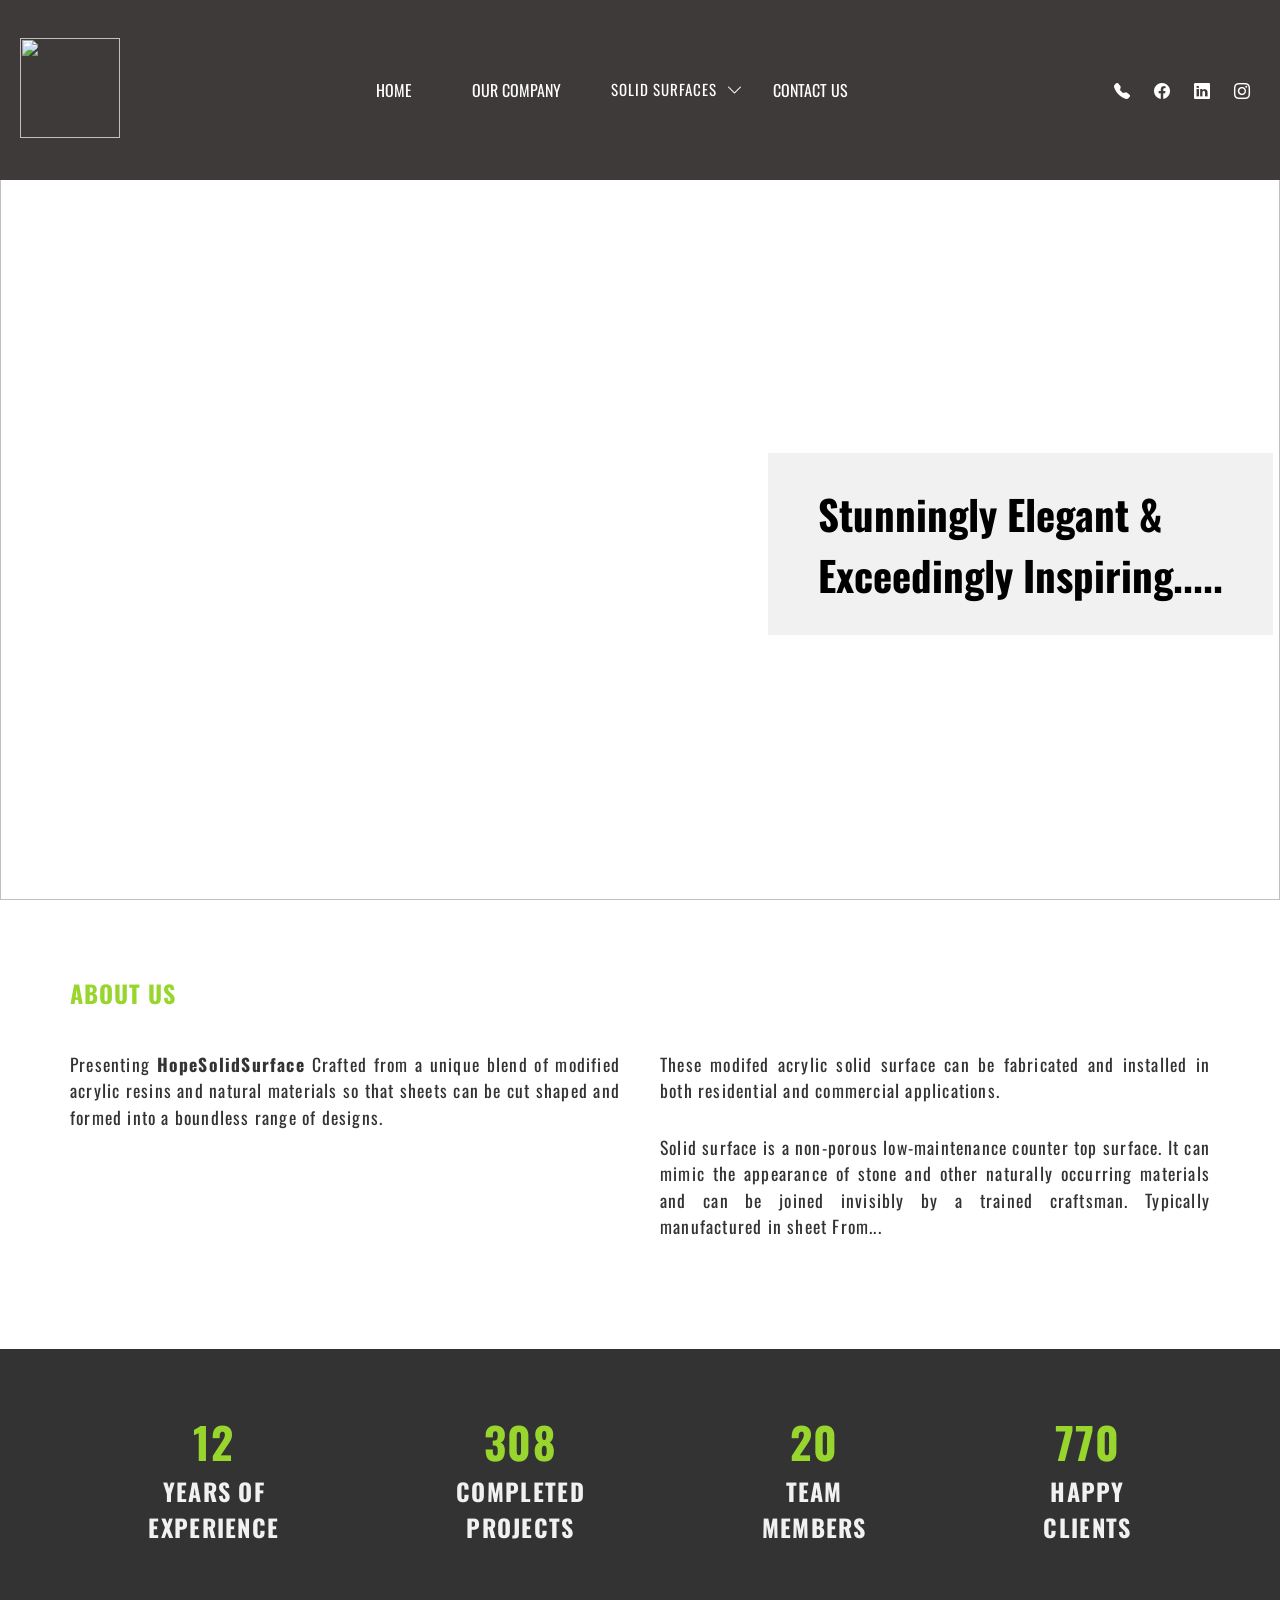
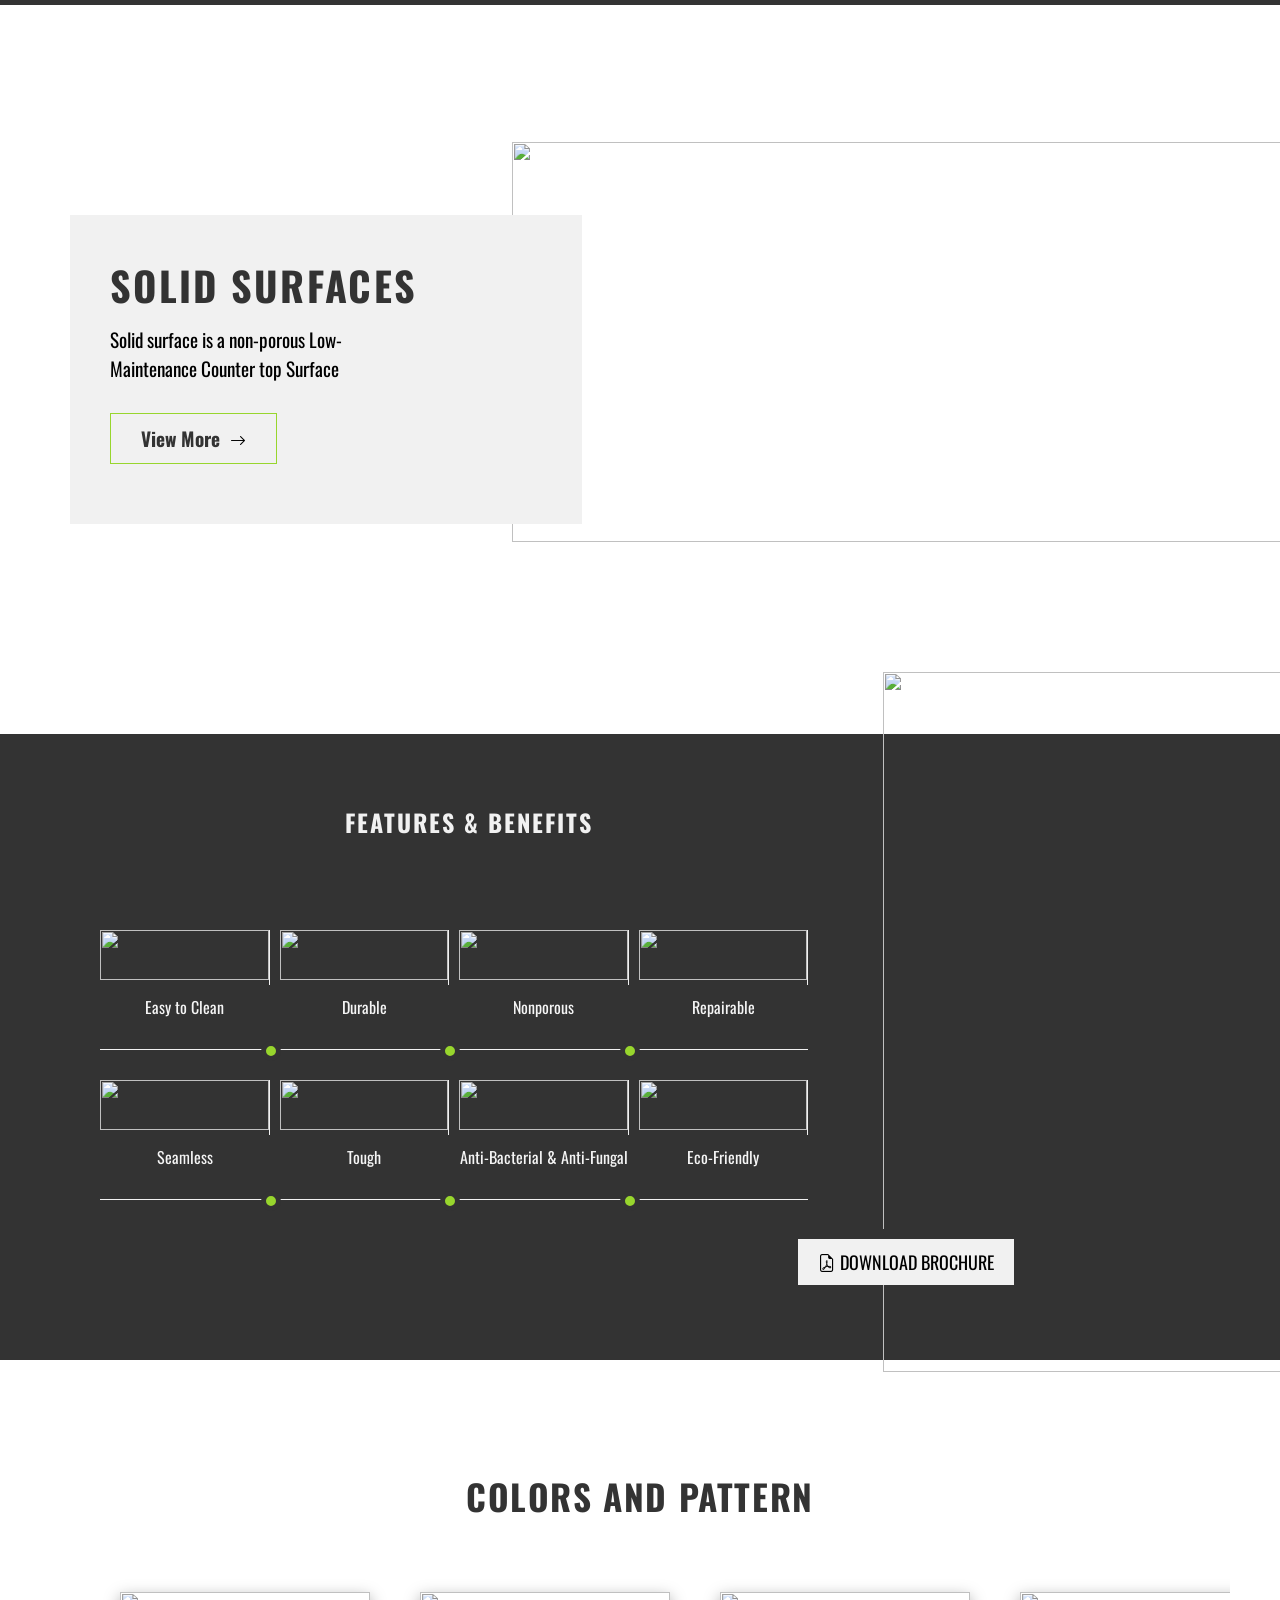
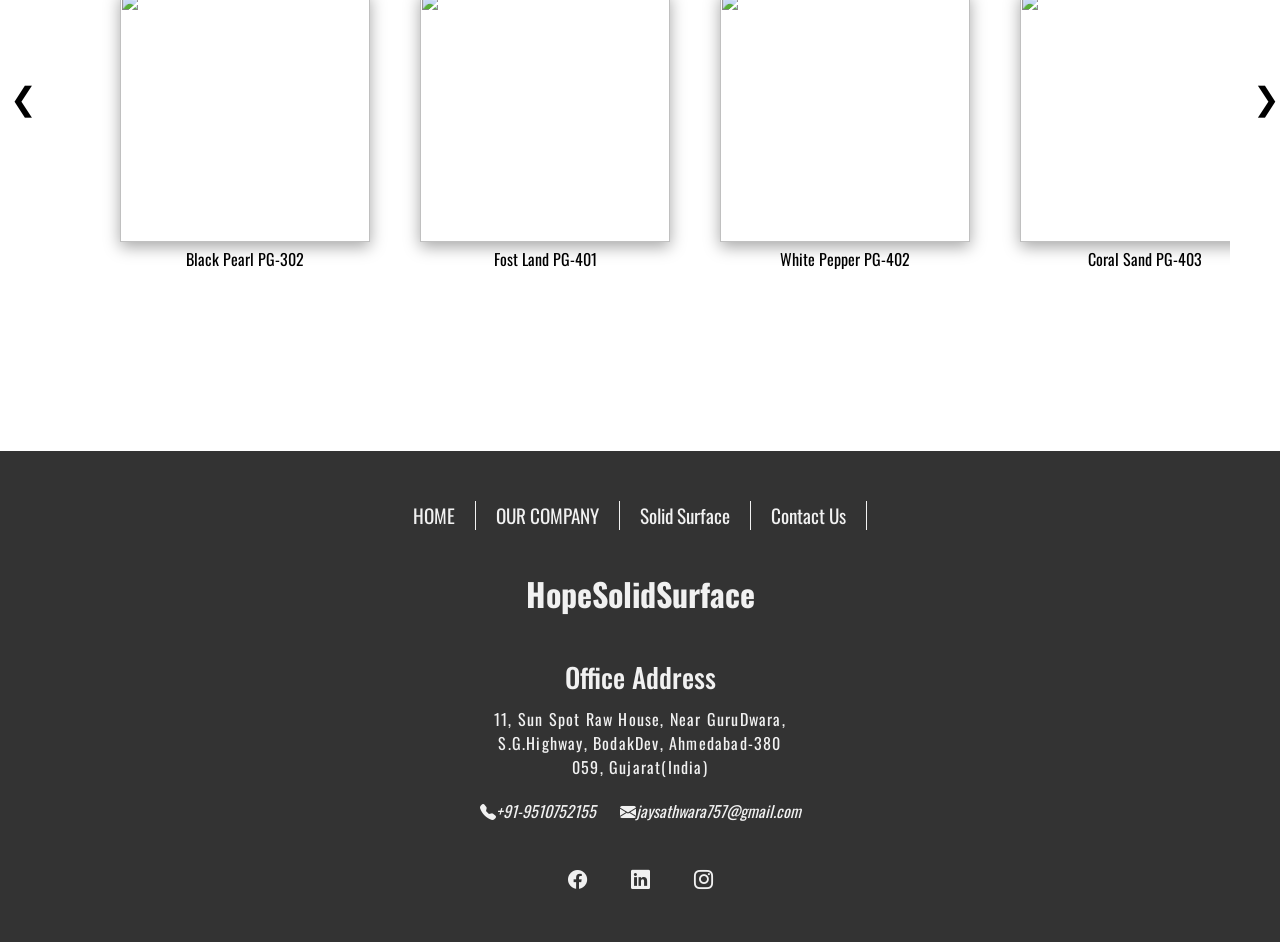
==== index.html @ 0f18bbef "Add files via upload" ====
<!DOCTYPE html>
<html lang="en">
<head>
    <meta charset="UTF-8">
    <meta http-equiv="X-UA-Compatible" content="IE=edge">
    <meta name="viewport" content="width=device-width, initial-scale=1.0">
    <link rel="stylesheet" href="/css/index.css">
    <link rel="stylesheet" href="https://cdn.jsdelivr.net/npm/bootstrap-icons@1.8.3/font/bootstrap-icons.css">
    <title>HopeSolidSUrface - Home</title>
</head>
<body>
    <nav class="navbar">
        <div class="logo">
            <img src="/images/logo.png" alt="">
        </div>
        <ul class="menu">
            <li><a href="/index.html">HOME</a></li>
            <li><a href="/html/our-company.html">OUR COMPANY</a></li>
            <div class="dropdown">
                <button class="dropbtn">SOLID SURFACES</button><i class="bi bi-chevron-down" style="color:#fff ;"></i>
                <div class="dropdown-content">
                    <a href="/html/commercial.html">COMMERCIAL</a>
                    <a href="/html/residential.html">RESIDENTIAL</a>
                    <a href="">GALLERY</a>
                </div>
               </div>
               <li><a href="">CONTACT US</a></li>
        </ul>
        <div class="social-menu">
            <i class="bi bi-telephone-fill"></i>
            <i class="bi bi-facebook"></i>
            <i class="bi bi-linkedin"></i>
            <i class="bi bi-instagram"></i>
        </div>
    </nav>
    <main>
        <div class="hero-1 myslides">
            <img src="/images/hero-img-1.jpg" alt="">
            <div class="hero-text-1">
                <h2>
                    Stunningly Elegant &<br>
                    Exceedingly Inspiring.....
                </h2>
            </div>
        </div>
        <div class="hero-2 myslides">
            <img src="/images/hero-img-2 (3).jpg" alt="">
            <div class="hero-text-2">
                <h2>

                    Comfort Innovation & Style<br>
                    For Luxurious Living.....
                </h2>
            </div>
        </div>
        <div class="hero-3 myslides">
            <img src="/images/hero-img-3 (2).jpg" alt="">
            <div class="hero-text-3">
                <h2>
                    Innovative Design &
                    Everyday Unusual New Colors.....
                </h2>
            </div>
        </div>
    </main>
    <section class="about-us-section">
        <h2>ABOUT US</h2>
        <div class="about-us-container">

            <div class="left">
                
                <P>Presenting <b>HopeSolidSurface</b>  Crafted from a unique blend of modified acrylic resins and natural materials so that sheets can be cut shaped and formed into a boundless range of designs.</P>
            </div>
            <div class="right">
                <p>These modifed acrylic solid surface can be fabricated and installed in both residential and commercial applications.</p>
                <p>Solid surface is a non-porous low-maintenance counter top surface. It can mimic the appearance of stone and other naturally occurring materials and can be joined invisibly by a trained craftsman. Typically manufactured in sheet From...</p>
            </div>
        </div>
        </section>
        <section class="automate">
            <div class="automate-1">
                <h2 data-target="12" class="counter"></h2>
                <h3>YEARS OF<br>EXPERIENCE</h3>
            </div>
            <div class="automate-2">
                <h2 data-target="350" class="counter"></h2>
                <h3>COMPLETED<br>PROJECTS</h3>
            </div>
            <div class="automate-3">
                <h2 class="counter" data-target="20"></h2>
                <h3>TEAM<br>MEMBERS</h3>
            </div>
            <div class="automate-4">
                <h2 data-target="825" class="counter"></h2>
                <h3>HAPPY<br>CLIENTS</h3>
            </div>
        </section>
        <section class="surface">
            <div class="surface-txt">
                <h1>SOLID SURFACES</h1>
                <P>
                    Solid surface is a non-porous
                    Low-Maintenance Counter top Surface
                </P>
                <div class="btn">
                    <a href="">View More</a><i class="bi bi-arrow-right"></i>
                </div>
            </div>
            <div class="surface-img">
                <img src="/images/surface-1.png" alt="">
            </div>

        </section>
        <section class="features-benefits">
            <h2>FEATURES & BENEFITS</h2>
            <div class="container">
                <div class="feature-1 ">
                    <figure>
                        <img src="/images/easy-clean.png" alt="">
                    </figure>
                    <figcaption>Easy to Clean</figcaption>
                </div>
                <div class="feature-2">
                    <figure>
                        <img src="/images/durable.png" alt="">
                    </figure>
                    <figcaption>Durable</figcaption>
                </div>
                <div class="feature-3">
                    <figure>
                        <img src="/images/nonporous.png" alt="">
                    </figure>
                    <figcaption>
                        Nonporous
                    </figcaption>
                </div>
                <div class="feature-4">
                    <figure>
                        <img src="/images/repairable.png" alt="">
                    </figure>
                    <figcaption>
                        Repairable
                    </figcaption>
                </div>
                <div class="feature-5">
                    <figure>
                        <img src="/images/seamless.png" alt="">
                    </figure>
                    <figcaption>
                        Seamless
                    </figcaption>
                </div>
                <div class="feature-6">
                    <figure>
                        <img src="/images/tough.png" alt="">
                    </figure>
                    <figcaption>
                        Tough
                    </figcaption>
                </div>
                <div class="feature-7">
                    <figure>
                        <img src="/images/anti-bacterial.png" alt="">
                    </figure>
                    <figcaption>
                        Anti-Bacterial
                        & Anti-Fungal
                    </figcaption>
                </div>
                <div class="feature-8">
                    <figure>
                        <img src="/images/eco-friendly.png" alt="">
                    </figure>
                    <figcaption>
                        Eco-Friendly
                    </figcaption>
                </div>
            </div>
            <div class="pdf">
                <div class="pdf-img">
                    <img src="/images/features-img-2.png" alt="">
                </div>
            </div>
            <div class="btn-2">
                <i class="bi bi-file-earmark-pdf"></i>
                <a href="">DOWNLOAD BROCHURE</a>
            </div>
        </section>
        <section class="colors">
            <h2>COLORS AND PATTERN</h2>
            <button class="pre-btn"><span>&#10094;</span> </button>
            <button class="nxt-btn"> <span>&#10095;</span> </button>
            <div class="colors-container">
                <div class="color-1">
                    <figure>
                        <img src="/images/pg-302.jpg" alt="">
                    </figure>
                    <figcaption>Black Pearl PG-302</figcaption>
                </div>
                <div class="color-2">
                    <figure>
                        <img src="/images/pg-401.jpg" alt="">
                    </figure>
                    <figcaption>Fost Land PG-401</figcaption>
                </div>
                <div class="color-3">
                    <figure>
                        <img src="/images/pg-402.jpg" alt="">
                    </figure>
                    <figcaption>White Pepper PG-402</figcaption>
                </div>
                <div class="color-4">
                    <figure>
                        <img src="/images/pg-403.jpg" alt="">
                    </figure>
                    <figcaption>Coral Sand PG-403</figcaption>
                </div>
                <div class="color-5">
                    <figure>
                        <img src="/images/pg-405.jpg" alt="">
                    </figure>
                    <figcaption>Star Dust PG-405</figcaption>
                </div>
                <div class="color-6">
                    <figure>
                        <img src="/images/pg-406.jpg" alt="">
                    </figure>
                    <figcaption>Black Pebble PG-406</figcaption>
                </div>
                <div class="color-7">
                    <figure>
                        <img src="/images/pp-1.jpg" alt="">
                    </figure>
                    <figcaption>ivory Pearl PP-1</figcaption>
                </div>
                <div class="color-8">
                    <figure>
                        <img src="/images/pp-2.jpg" alt="">
                    </figure>
                    <figcaption>Black Pearl PP-2</figcaption>
                </div>
                <div class="color-9">
                    <figure>
                        <img src="/images/pp-3.jpg" alt="">
                    </figure>
                    <figcaption>Brown Pearl PP-3</figcaption>
                </div>
                <div class="color-10">
                    <figure>
                        <img src="/images/pp-4.jpg" alt="">
                    </figure>
                    <figcaption>White Pearl PP-4</figcaption>
                </div>
                <div class="color-11">
                    <figure>
                        <img src="/images/pp-5.jpg" alt="">
                    </figure>
                    <figcaption>Maroon Pearl PP-5</figcaption>
                </div>
                <div class="color-12">
                    <figure>
                        <img src="/images/pp-6.jpg" alt="">
                    </figure>
                    <figcaption>Blue Pearl PP-6</figcaption>
                </div>
                <div class="color-13">
                    <figure>
                        <img src="/images/pq-501.jpg" alt="">
                    </figure>
                    <figcaption>Mojo Mojo PQ-501</figcaption>
                </div>
                <div class="color-14">
                    <figure>
                        <img src="/images/pq-502.jpg" alt="">
                    </figure>
                    <figcaption>Hazel Nut PQ-502</figcaption>
                </div>
                <div class="color-15">
                    <figure>
                        <img src="/images/pq-503.jpg" alt="">
                    </figure>
                    <figcaption>Terra Cota PQ-503</figcaption>
                </div>
                <div class="color-16">
                    <figure>
                        <img src="/images/ps-101-2.png" alt="">
                    </figure>
                    <figcaption>Super White PS-101</figcaption>
                </div>
                <div class="color-17">
                    <figure>
                        <img src="/images/ps-102-3.png" alt="">
                    </figure>
                    <figcaption>Snow White PS-102</figcaption>
                </div>
                <div class="color-18">
                    <figure>
                        <img src="/images/ps-103.jpg" alt="">
                    </figure>
                    <figcaption>Fossil Beige PS-103</figcaption>
                </div>
                <div class="color-19">
                    <figure>
                        <img src="/images/ps-104.jpg" alt="">
                    </figure>
                    <figcaption>Jas Green PS-104</figcaption>
                </div>
                <div class="color-20">
                    <figure>
                        <img src="/images/ps-105.jpg" alt="">
                    </figure>
                    <figcaption>Banana PS-105</figcaption>
                </div>
                <div class="color-21">
                    <figure>
                        <img src="/images/ps-106.jpg" alt="">
                    </figure>
                    <figcaption>Carrot PS-106</figcaption>
                </div>
                <div class="color-22">
                    <figure>
                        <img src="/images/ps-108.jpg" alt="">
                    </figure>
                    <figcaption>Lapiz PS-108</figcaption>
                </div>
                <div class="color-23">
                    <figure>
                        <img src="/images/ps-109.jpg" alt="">
                    </figure>
                    <figcaption>Coffe BEan PS-109</figcaption>
                </div>
                <div class="color-24">
                    <figure>
                        <img src="/images/ps-110.jpg" alt="">
                    </figure>
                    <figcaption>Solid Black PS-110</figcaption>
                </div>
                <div class="color-25">
                    <figure>
                        <img src="/images/pt-201.jpg" alt="">
                    </figure>
                    <figcaption>Trans Orange PT-201</figcaption>
                </div>
                <div class="color-26">
                    <figure>
                        <img src="/images/pt-202.jpg" alt="">
                    </figure>
                    <figcaption>Trans White PT-202</figcaption>
                </div>
                <div class="color-27">
                    <figure>
                        <img src="/images/pt-203.jpg" alt="">
                    </figure>
                    <figcaption>Trans Green PT-203</figcaption>
                </div>
                <div class="color-28">
                    <figure>
                        <img src="/images/pt-204.jpg" alt="">
                    </figure>
                    <figcaption>Trans Sea Blue PT-204</figcaption>
                </div>
                <div class="color-29">
                    <figure>
                        <img src="/images/pt-205.jpg" alt="">
                    </figure>
                    <figcaption>Trans Red PT-205</figcaption>
                </div>
            </div>
        </section>
        <footer class="footer">
            <div class="first">
                <ul class="footer-menu">
                    <li><a href="/index.html">HOME</a></li>
                    <li><a href="">OUR COMPANY</a></li>
                    <li><a href="">Solid Surface</a></li>
                    <li><a href="">Contact Us</a></li>
                </ul>
            </div>
            <div class="second">
                <div class="logo">
                    HopeSolidSurface
                </div>
            </div>
            <div class="third">
                <h2>Office Address</h2>
                <p>11, Sun Spot Raw House, Near GuruDwara, S.G.Highway, BodakDev, Ahmedabad-380 059, Gujarat(India)</p>
                <i class="bi bi-telephone-fill"><a href="tel:+9510752155">+91-9510752155</a></i>
                <i class="bi bi-envelope-fill"><a href="mailto:jaysathwara757@gmail.com">jaysathwara757@gmail.com</a></i>
            </div>
            <div class="fourth">
                <i class="bi bi-facebook"></i>
                <i class="bi bi-linkedin"></i>
                <i class="bi bi-instagram"></i>
            </div>
        </footer>
    <script>
         
   
   let slideIndex = 0;
   showSlides();
   
   
   
   function showSlides(n){
     let i;
     let slides =document.getElementsByClassName("myslides");
   
     for(i=0; i<slides.length;i++){
       slides[i].style.display="none"
     }
     slideIndex++;
     if(slideIndex > slides.length){
       slideIndex =1;
     }
   
     slides[slideIndex-1].style.display ="block";
     setTimeout(showSlides,9000)
   }
      </script>
    </script>
    <script src="/js/update-counter.js"></script>
    <script src="/js/scroll.js"></script>
</body>
</html>
---- css/index.css ----
@import url('https://fonts.googleapis.com/css2?family=Oswald&display=swap');
*,*::before,::after{
    margin: 0;
    padding: 0;
    box-sizing: border-box;
}
:root{
    --primary-color:#98D62D;
    --secondary-color:#333333;
    --nav-bg-color:#3F3A3A;
    --primary-font:'Oswald' , sans-serif;
}
body{
    font-family: 'Oswald', sans-serif;
    height: 200vh;
 
}
img{
    width: 100%;
}
li,a{
    text-decoration: none;
    list-style: none;
}
.navbar{
    padding: 20px;
    display: flex;
    justify-content: space-between;
    background-color: var(--nav-bg-color);
    position: fixed;
    width: 100%;
    transition: all 0.5s ease;
    z-index: 1000;
    align-items: center;
    height: 20vh;
}

.navbar .menu{
    display: flex;
}

.navbar .logo img{
    width: 100px ;
    height: 100px;
   
}
.dropbtn{
    border: 0;
    background: transparent;
    text-transform: uppercase;
    /* font-weight: 600; */
    font-family: var(--primary-font);
    font-size: 15px;
    color: #fff;
    padding: 10px;
    letter-spacing: 1px;
    margin-left: 10px;
    
}
.dropdown{
    position: relative;
    display: inline-block;
}
.dropdown-content{
    display: none;
    position: absolute;
    background-color: #f1f1f1;
    min-width: 160px;
    z-index: 1;
}
.dropdown-content  a{
    color: #000;
    padding: 12px 16px;
    text-decoration: none;
    display: block;
}
.dropdown-content a:hover{
    background-color: #3F4E4F;
}
.dropdown:hover .dropdown-content{
    display: block;
}
.dropdown:hover .dropbtn{
    /* background-color: var(--primary-color); */
    color: #fff;
    /* border-radius: 4px; */
    border-bottom: 5px solid var(--primary-color);
    padding-bottom: 5px;
}

.navbar .menu li a{
    color: #fff;
    margin: 20px;
   
}
.navbar .menu li{
    padding: 10px;
    border-radius: 4px;
}
.navbar .menu li:hover {
    /* background-color: var(--primary-color); */
    transition: all 0.5s ease;
}
.navbar .social-menu i{
    margin: 10px;
    color: #fff;
}
.navbar .menu li:hover a{
    border-bottom: 5px solid var(--primary-color);
   
    padding-bottom: 5px;
}

/* main */

.hero-1{
    position: relative;

}
.hero-1 img{
    object-fit: cover;
    height: 100vh;
    width: 100%;
}
.hero-text-1 {
    position: absolute;
    top: 50%;
    left: 60%;
    background-color: #f1f1f1;
    font-size: 1.7rem;
    
}
.hero-text-1 h2{
    padding: 30px 50px;

}
/* hero 2 */
.hero-2{
    position: relative;
}
.hero-2 img{
    object-fit: cover;
    height: 100vh;
    width: 100%;
}
.hero-text-2{
    position: absolute;
    top: 50%;
    left: 60%;
    background-color: #f1f1f1;
    font-size: 1.7rem;
}
.hero-text-2 h2{
    padding: 30px 50px;
}
/* hero-3 */
.hero-3{
    position: relative;
}
.hero-3 img{
    object-fit: cover;
    height: 100vh;
    width: 100%;
}
.hero-text-3{
    position: absolute;
    top: 50%;
    left: 60%;
    background-color: #f1f1f1;
    font-size: 1.7rem;
}
.hero-text-3 h2{
    padding: 30px 50px;
}
/* about-us section */
.about-us-section{
    padding: 70px;
}
.about-us-section h2{
    font-weight: 700;
    letter-spacing: 1px;
    color: var(--primary-color);
}
.about-us-container{
   display: grid;
   padding: 40px 0;
   grid-template-columns: 1fr 1fr;
   column-gap: 40px;
   text-align: justify;
   color: var(--secondary-color);
}
.about-us-container p{
    font-size: 1.1rem;
    font-family: var(--primary-font);
    letter-spacing: 1.2px;
    line-height: 1.5;
}
.about-us-container .right {
    display: flex;
    flex-direction: column;
    row-gap: 30px;
}
/* automate */
.automate{
    display: flex;
    justify-content: space-around;
    text-align: center;
    background-color: var(--secondary-color);
    padding: 60px;
    color: #f1f1f1;
}
.automate h2{
    font-size: 2.7rem !important;
    color: var(--primary-color);
    letter-spacing: 1.2px;
}
.automate h3{
    font-size: 1.5rem;
    letter-spacing: 1.3px;
}
/* surface */
.surface{
    position: relative;
    padding: 70px;
    margin: 5rem 0;
}
.surface h1{
    font-size: 2.5rem;
    color: var(--secondary-color);
    letter-spacing: 2.3px;
    font-family: var(--primary-font);

}
.surface .surface-txt{
    margin: 60px 0;
    background-color: #f1f1f1;
    width: 40vw;
    z-index: 1000000;
    padding: 40px;
}
.surface .surface-txt p{
    width: 70%;
    font-size: 1.2rem;
    margin: 10px 0;
}
.surface .surface-txt .btn{
    padding: 10px 30px;
    border: 1px solid var(--primary-color);
    display: inline-block !important;
   margin: 20px 0;
   
}
.surface .surface-txt .btn a{
    color:var(--secondary-color);
    font-size: 1.2rem;
    font-weight: 700;
}
.surface .surface-txt .btn i{
    padding-left: 10px;
}
.surface .surface-txt .btn:hover {
    transform: scale(1.1);
    transition: 0.4s ease;
}
.surface-img{
    position: absolute;
    top: 10%;
    left: 40%;
    z-index: -1;
}
.surface-img img{
    width: 800px;
    height: 400px;
}
/* features-benefits */
.features-benefits{
    background-color: var(--secondary-color);
    padding: 70px;
    position: relative;
}

.features-benefits h2{
    color: #f1f1f1;
    letter-spacing: 2px;
    text-align: center;
    width: 70%;
   
}
.features-benefits .container{
    width: 60vw;
    display: grid;
    padding: 30px;
    row-gap: 30px;
    grid-template-columns: 1fr 1fr 1fr 1fr;
    column-gap: 10px;
    margin: 60px 0;
    /* position: relative; */
    
   
}
.features-benefits .container figure{
    width: 100%;
  
    border-right: 1px solid #f1f1f1;
    
}
.features-benefits .container img{
    margin: auto;
    width: 100%;
    height: 50px;
    /* width: 50px; */
    object-fit: contain;
}
.features-benefits .container img:hover{
    transform: translateY(-20px);
    transition: all 0.5s ease;
}

.features-benefits .container figcaption{
    color: whitesmoke;
    text-align: center;
    border-bottom: 1px solid #f1f1f1;
    padding-bottom: 30px;
    padding-top: 10px;
}
.features-benefits .container .feature-1{
    position: relative;
}
.features-benefits .container .feature-1::before {
    content: "";
    position: absolute;
    width: 20px;
    height: 20px;
    background: rgb(152, 214, 45);
    bottom: -11px;
    right: -11px;
    border-radius: 50px;
    transition: all 0.5s ease 0s;
    z-index: 1;
    border: 5px solid rgb(51, 51, 51);
}
.features-benefits .container .feature-2{
    position: relative;
}
.features-benefits .container .feature-2::before {
    content: "";
    position: absolute;
    width: 20px;
    height: 20px;
    background: rgb(152, 214, 45);
    bottom: -11px;
    right: -11px;
    border-radius: 50px;
    transition: all 0.5s ease 0s;
    z-index: 1;
    border: 5px solid rgb(51, 51, 51);
}
.features-benefits .container .feature-3{
    position: relative;
}
.features-benefits .container .feature-3::before {
    content: "";
    position: absolute;
    width: 20px;
    height: 20px;
    background: rgb(152, 214, 45);
    bottom: -11px;
    right: -11px;
    border-radius: 50px;
    transition: all 0.5s ease 0s;
    z-index: 1;
    border: 5px solid rgb(51, 51, 51);
}
.features-benefits .container .feature-5{
    position: relative;
}
.features-benefits .container .feature-5::before {
    content: "";
    position: absolute;
    width: 20px;
    height: 20px;
    background: rgb(152, 214, 45);
    bottom: -11px;
    right: -11px;
    border-radius: 50px;
    transition: all 0.5s ease 0s;
    z-index: 1;
    border: 5px solid rgb(51, 51, 51);
}
.features-benefits .container .feature-6{
    position: relative;
}
.features-benefits .container .feature-6::before {
    content: "";
    position: absolute;
    width: 20px;
    height: 20px;
    background: rgb(152, 214, 45);
    bottom: -11px;
    right: -11px;
    border-radius: 50px;
    transition: all 0.5s ease 0s;
    z-index: 1;
    border: 5px solid rgb(51, 51, 51);
}
.features-benefits .container .feature-7{
    position: relative;
}
.features-benefits .container .feature-7::before {
    content: "";
    position: absolute;
    width: 20px;
    height: 20px;
    background: rgb(152, 214, 45);
    bottom: -11px;
    right: -11px;
    border-radius: 50px;
    transition: all 0.5s ease 0s;
    z-index: 1;
    border: 5px solid rgb(51, 51, 51);
}

.pdf .pdf-img img{
    width: 400px;
    height: 700px;
    object-fit: contain;
}
.pdf{
    position: absolute;
    top: -10%;
    left: 69%;
}
.btn-2{ 
    background-color: #f1f1f1;
    padding: 10px 20px;
    display: inline-block;
    position: absolute;
    right: 20%;
    top: 79%;
  border-top: 10px solid var(--secondary-color);
  border-right: 10px solid var(--secondary-color);
}
.btn-2 a{
    color: #000;
    font-size: 18px;
}
.btn-2 i{
    font-size: 18px;
}
.btn-2:hover i{
    color: var(--primary-color);
    transition: all 0.5s ease;

}
.btn-2:hover a{
    color: #98D62D;
    transition: all 0.5s ease;
}

/* colors and pattern */
.colors .colors-container img{
    width: 250px;
    height: 250px;
    box-shadow: rgba(0, 0, 0, 0.35) 0px 5px 15px;
}
.colors{padding: 50px;
    margin: 60px 0;
    position: relative;
}
.colors h2{
    text-align: center;
    font-size: 2.2rem;
    color: var(--secondary-color);
    letter-spacing: 1.6px;
}
.colors .colors-container{
    padding: 70px;
    display: flex;
    column-gap: 50px;
    overflow-x: auto;
    scroll-behavior: smooth;
    text-align: center;
}
.colors-container::-webkit-scrollbar{
    display: none;
}
.colors .pre-btn span,.nxt-btn span{
    
    font-size: 2rem;
  }
  
 .colors .pre-btn , .nxt-btn{
    border: none;
    
    height: 100px;
    position: absolute;
    top: 40%;
    display: flex;
    justify-content: center;
    align-items: center;
    background: linear-gradient(90deg, rgba(255, 255, 255, 0) 0%, #fff 100%);
    cursor: pointer;
    z-index: 8;
}
.colors .pre-btn{
    left: 0;
    padding-left: 10px;
   
}

.nxt-btn{
    right: 0;
}

.pre-btn img, .nxt-btn img{
    opacity: 0.7;
}

.pre-btn:hover img, .nxt-btn:hover img{
    opacity: 1;
}
.colors .colors-container img:hover{
    transform: translateY(-10px);
    transition: all 0.4s ease-in-out;
}
/* footer */
.footer{
    background-color: var(--secondary-color);
    color: #f1f1f1;
    display: flex;
    flex-direction: column;
    justify-content: center;
    align-items: center;
    padding: 50px 0;
    row-gap: 40px;
}
.footer .footer-menu{
    display: flex;
}
.footer a{
    text-decoration: none;
    color: #f1f1f1;
}
.footer .first .footer-menu li{
    margin: 0 10px;
    font-size: 1.2rem;
}
.footer .first .footer-menu li a{
    border-right: 1px solid #f1f1f1;
    padding-right: 20px;

}
.footer .first .footer-menu li:hover a{
    color: var(--primary-color);
    transition: all 0.5s ease-in;
}
.footer .second .logo{
    font-size: 2rem;
    font-weight: bold;
}
.footer .third{
    width: 50%;
    text-align: center;
    
}
.footer .third p{
    width: 50%;
    margin: auto;
    letter-spacing: 1.2px;
    line-height: 1.5;
    padding-bottom: 20px;
}
.footer .third h2{
    font-weight: 500;
    font-size: 1.7rem;
    padding-bottom: 10px;
}
.footer .fourth i{
    margin: 0 20px ;
    font-size: 1.2rem;
}
.footer .third i{
    padding: 0  10px;
}
.footer .fourth i:hover{
    color: var(--primary-color);
    transition: all 0.5s ease-in;
}
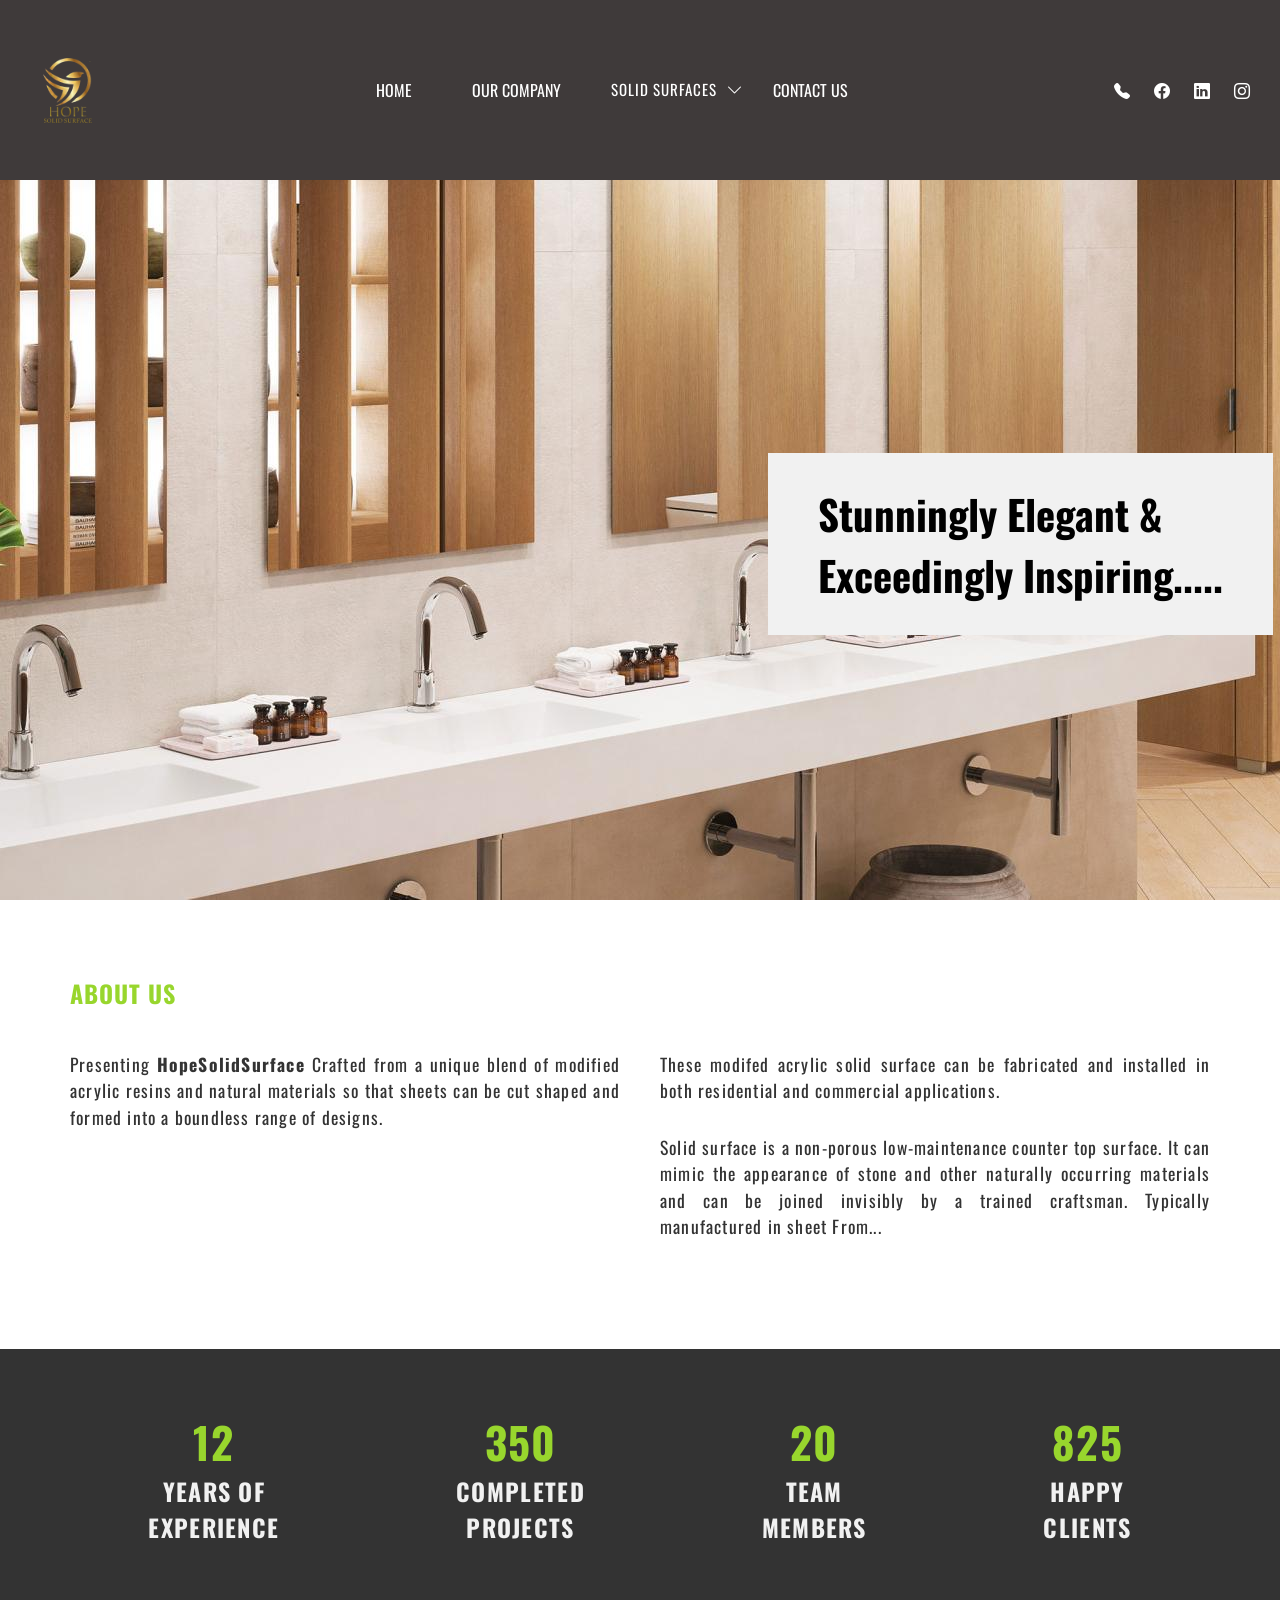
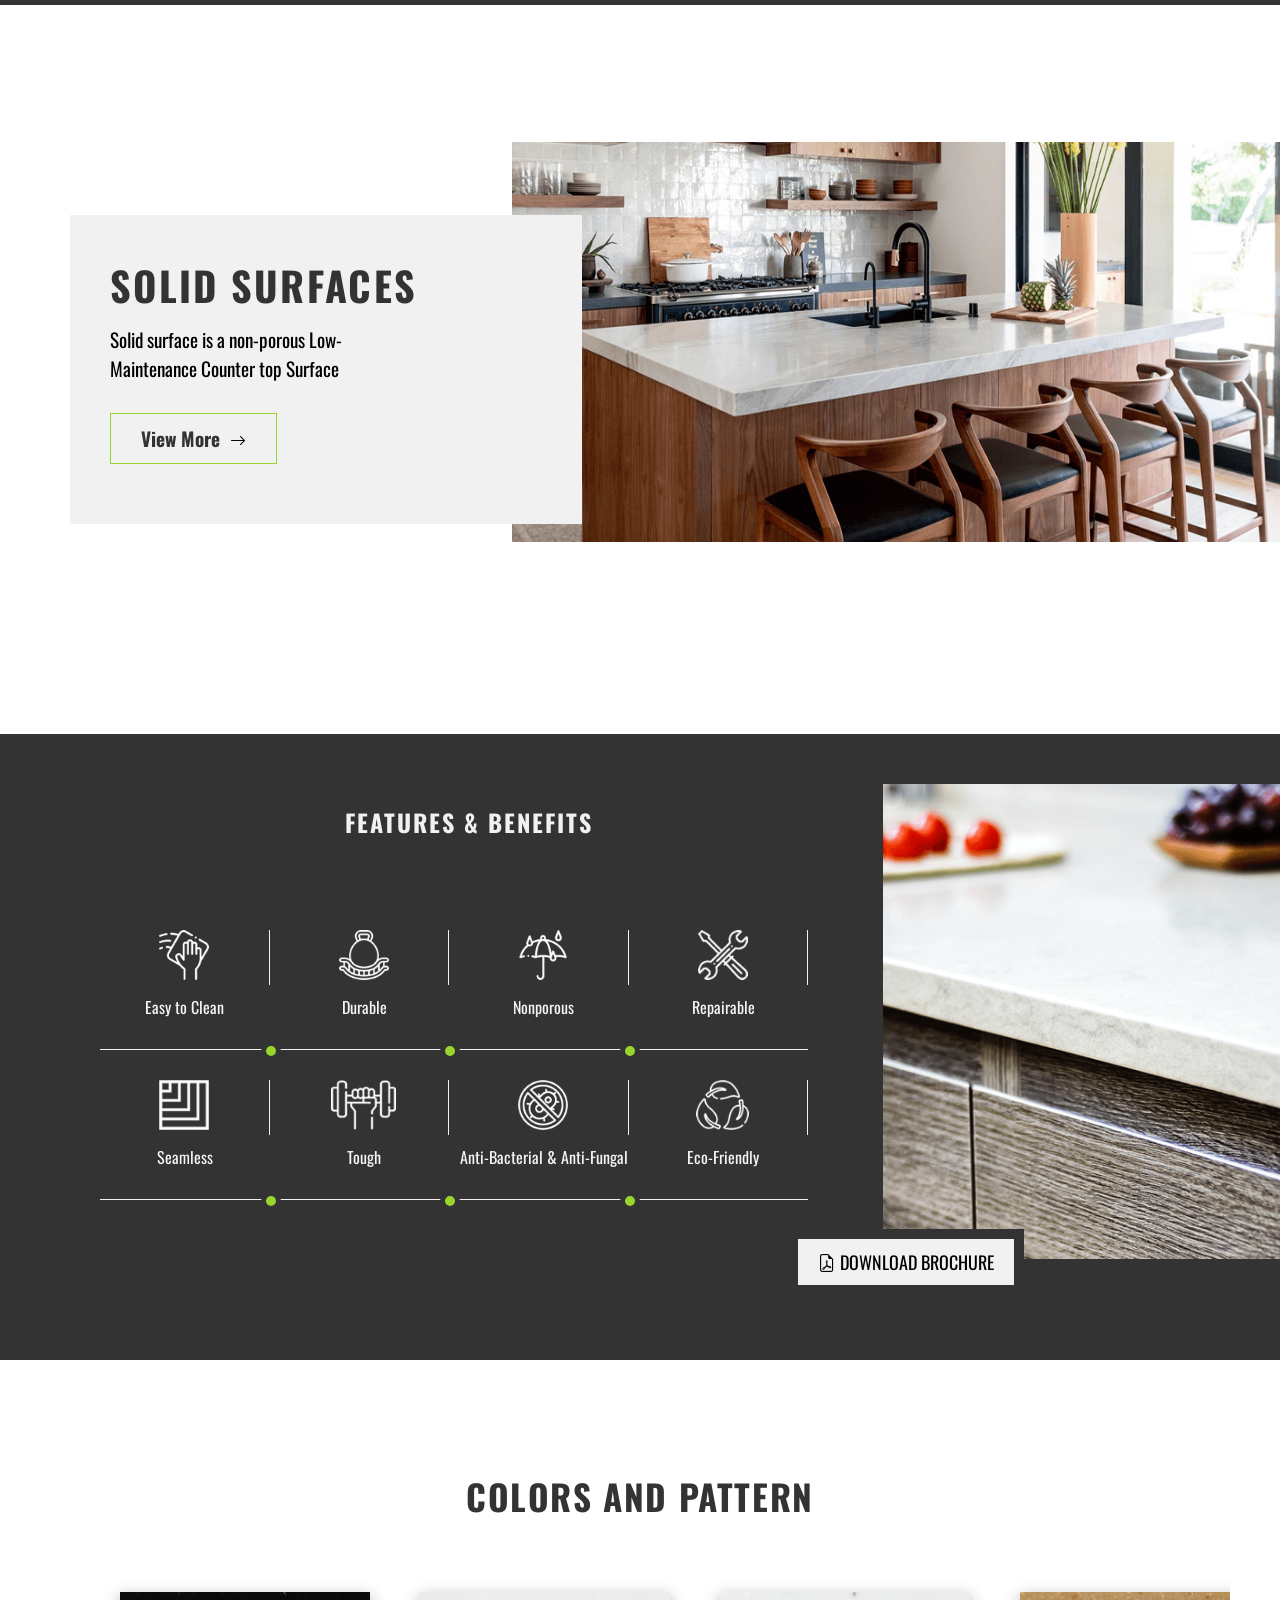
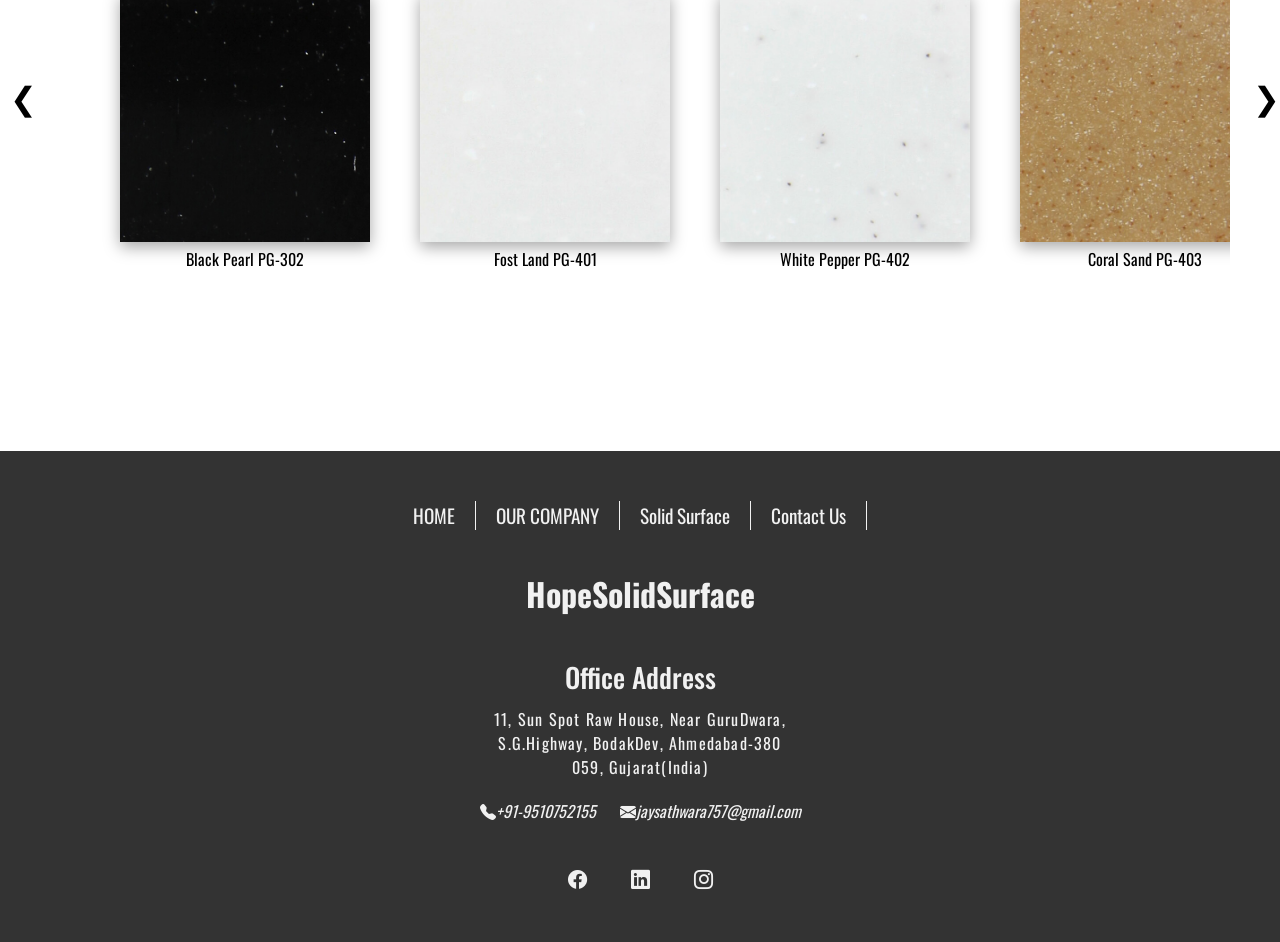
==== commit 5d1c25b4: "Update index.html" ====
--- a/index.html
+++ b/index.html
@@ -181,9 +181,9 @@
                     <img src="/images/features-img-2.png" alt="">
                 </div>
             </div>
-            <div class="btn-2">
+           <div class="btn-2">
                 <i class="bi bi-file-earmark-pdf"></i>
-                <a href="">DOWNLOAD BROCHURE</a>
+                <a href="/Hyundai UNEX Shade Catalogue-.pdf" download="Hyundai UNEX Shade Catalogue">DOWNLOAD BROCHURE</a>
             </div>
         </section>
         <section class="colors">
@@ -421,4 +421,4 @@
     <script src="/js/update-counter.js"></script>
     <script src="/js/scroll.js"></script>
 </body>
-</html>+</html>
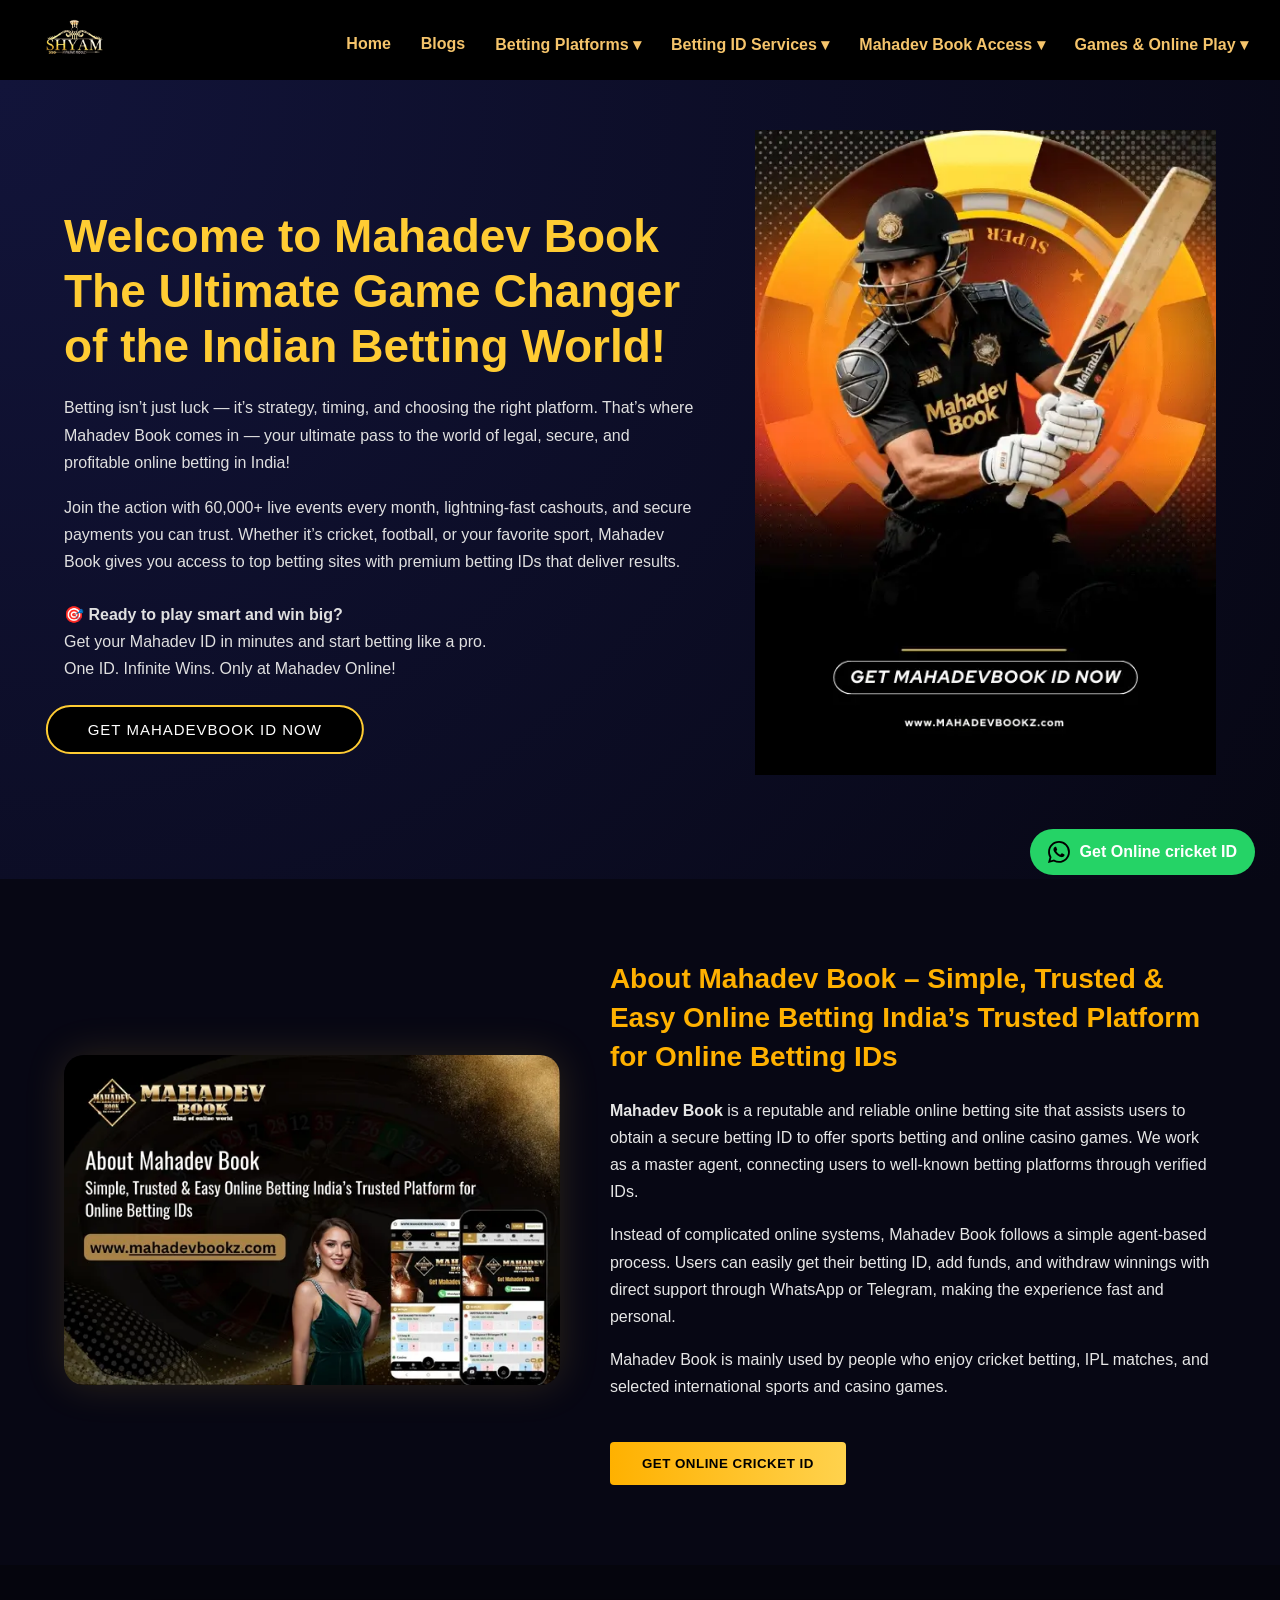
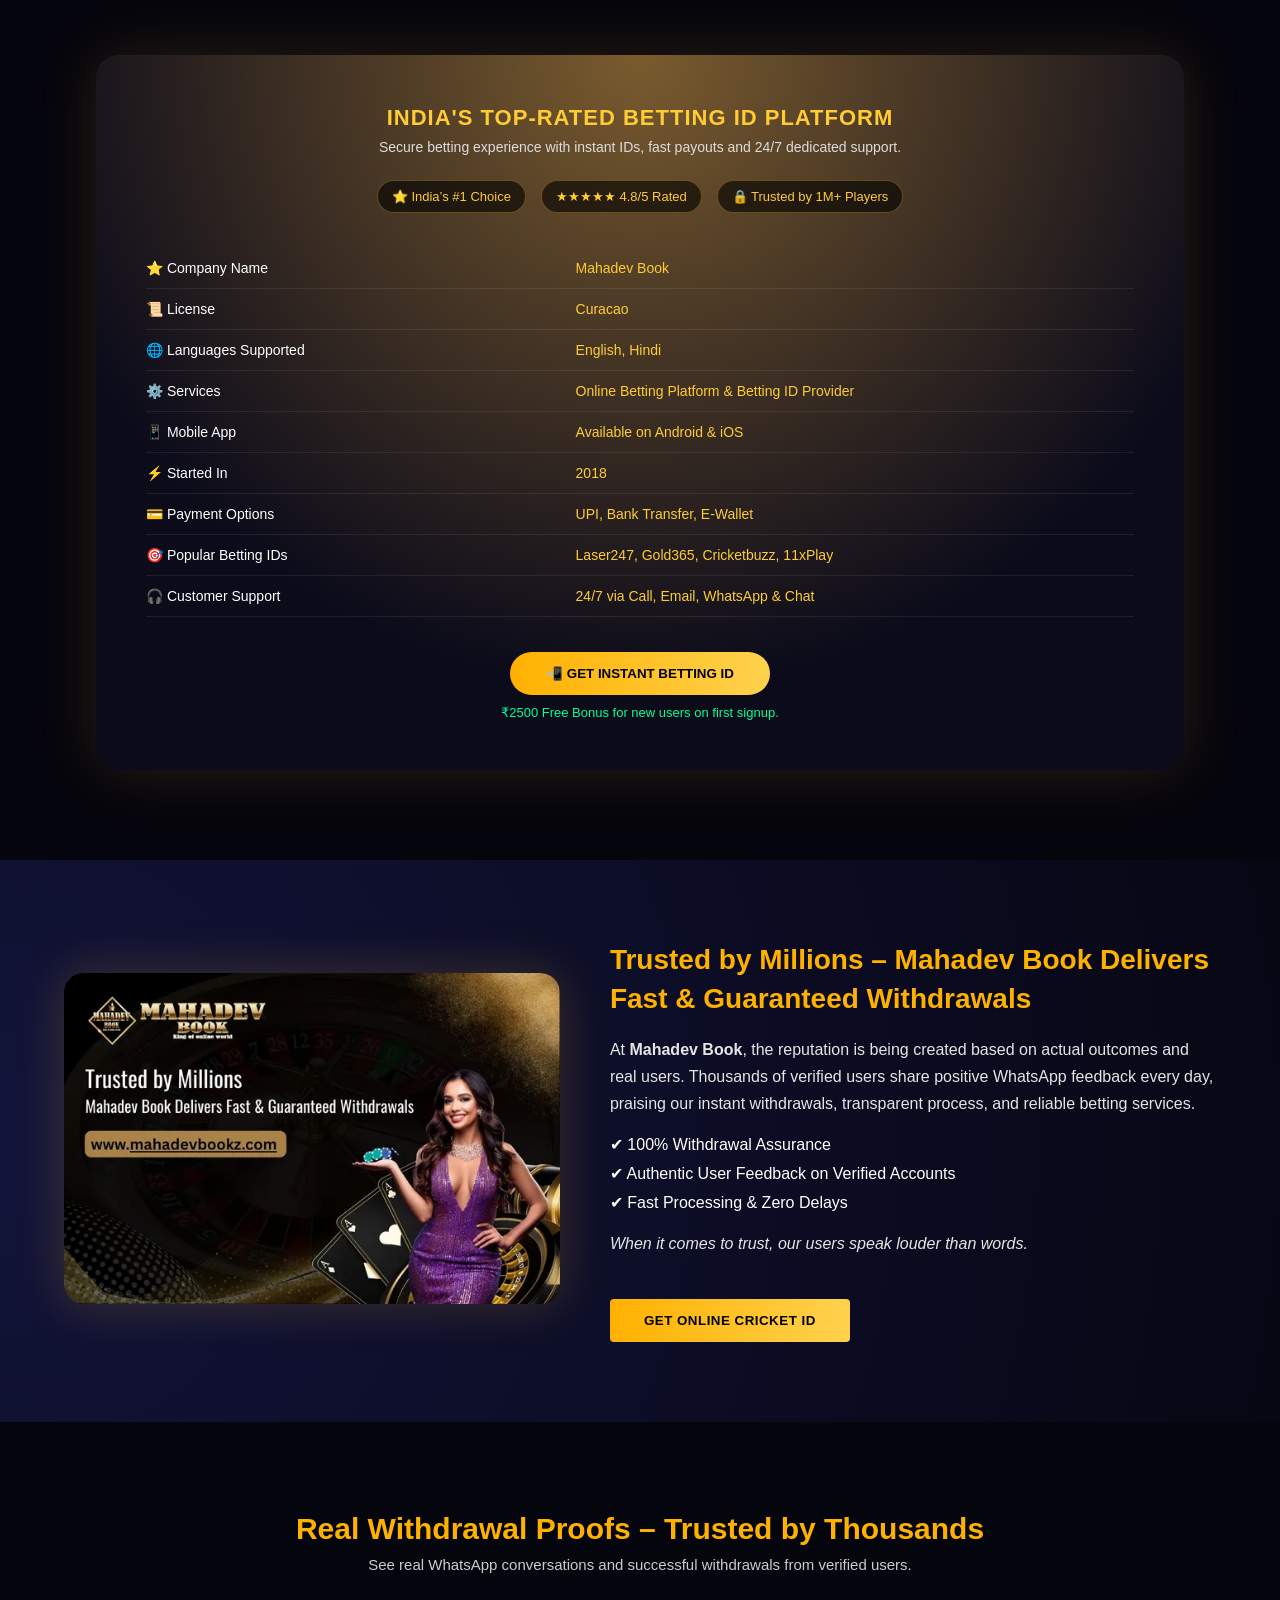
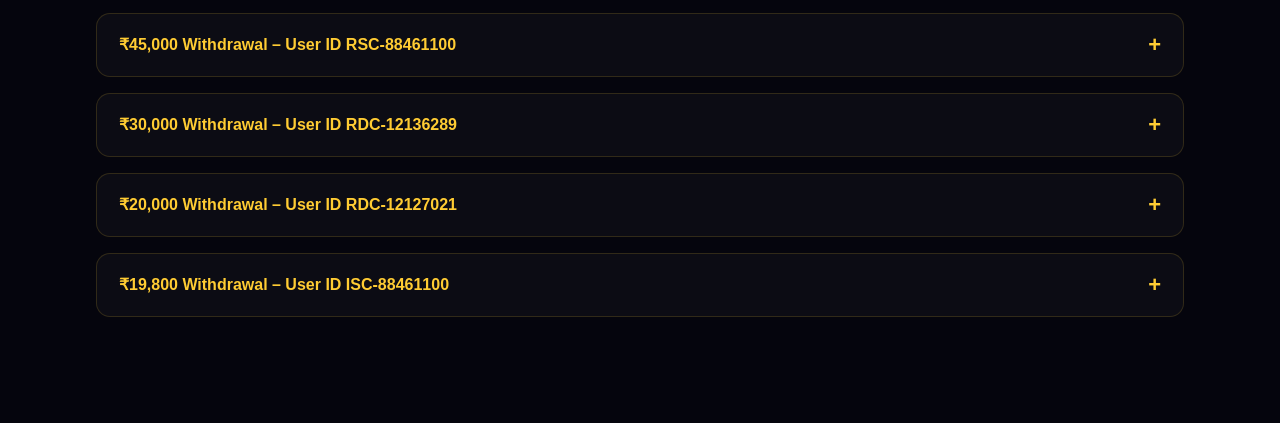
==== commit c2298f1f: "first commit" ====
--- a/index.html
+++ b/index.html
@@ -1,424 +1,350 @@
-<!DOCTYPE html>
-<html lang="en">
-<head>
-    <meta charset="UTF-8">
-    <meta http-equiv="X-UA-Compatible" content="IE=edge">
-    <meta name="viewport" content="width=device-width, initial-scale=1.0">
-    <link rel="stylesheet" href="/css/index.css">
-    <link rel="stylesheet" href="https://cdn.jsdelivr.net/npm/bootstrap-icons@1.8.3/font/bootstrap-icons.css">
-    <title>HopeSolidSUrface - Home</title>
-</head>
-<body>
-    <nav class="navbar">
-        <div class="logo">
-            <img src="/images/logo.png" alt="">
-        </div>
-        <ul class="menu">
-            <li><a href="/index.html">HOME</a></li>
-            <li><a href="/html/our-company.html">OUR COMPANY</a></li>
-            <div class="dropdown">
-                <button class="dropbtn">SOLID SURFACES</button><i class="bi bi-chevron-down" style="color:#fff ;"></i>
-                <div class="dropdown-content">
-                    <a href="/html/commercial.html">COMMERCIAL</a>
-                    <a href="/html/residential.html">RESIDENTIAL</a>
-                    <a href="">GALLERY</a>
-                </div>
-               </div>
-               <li><a href="">CONTACT US</a></li>
-        </ul>
-        <div class="social-menu">
-            <i class="bi bi-telephone-fill"></i>
-            <i class="bi bi-facebook"></i>
-            <i class="bi bi-linkedin"></i>
-            <i class="bi bi-instagram"></i>
-        </div>
-    </nav>
-    <main>
-        <div class="hero-1 myslides">
-            <img src="/images/hero-img-1.jpg" alt="">
-            <div class="hero-text-1">
-                <h2>
-                    Stunningly Elegant &<br>
-                    Exceedingly Inspiring.....
-                </h2>
-            </div>
-        </div>
-        <div class="hero-2 myslides">
-            <img src="/images/hero-img-2 (3).jpg" alt="">
-            <div class="hero-text-2">
-                <h2>
-
-                    Comfort Innovation & Style<br>
-                    For Luxurious Living.....
-                </h2>
-            </div>
-        </div>
-        <div class="hero-3 myslides">
-            <img src="/images/hero-img-3 (2).jpg" alt="">
-            <div class="hero-text-3">
-                <h2>
-                    Innovative Design &
-                    Everyday Unusual New Colors.....
-                </h2>
-            </div>
-        </div>
-    </main>
-    <section class="about-us-section">
-        <h2>ABOUT US</h2>
-        <div class="about-us-container">
-
-            <div class="left">
-                
-                <P>Presenting <b>HopeSolidSurface</b>  Crafted from a unique blend of modified acrylic resins and natural materials so that sheets can be cut shaped and formed into a boundless range of designs.</P>
-            </div>
-            <div class="right">
-                <p>These modifed acrylic solid surface can be fabricated and installed in both residential and commercial applications.</p>
-                <p>Solid surface is a non-porous low-maintenance counter top surface. It can mimic the appearance of stone and other naturally occurring materials and can be joined invisibly by a trained craftsman. Typically manufactured in sheet From...</p>
-            </div>
-        </div>
-        </section>
-        <section class="automate">
-            <div class="automate-1">
-                <h2 data-target="12" class="counter"></h2>
-                <h3>YEARS OF<br>EXPERIENCE</h3>
-            </div>
-            <div class="automate-2">
-                <h2 data-target="350" class="counter"></h2>
-                <h3>COMPLETED<br>PROJECTS</h3>
-            </div>
-            <div class="automate-3">
-                <h2 class="counter" data-target="20"></h2>
-                <h3>TEAM<br>MEMBERS</h3>
-            </div>
-            <div class="automate-4">
-                <h2 data-target="825" class="counter"></h2>
-                <h3>HAPPY<br>CLIENTS</h3>
-            </div>
-        </section>
-        <section class="surface">
-            <div class="surface-txt">
-                <h1>SOLID SURFACES</h1>
-                <P>
-                    Solid surface is a non-porous
-                    Low-Maintenance Counter top Surface
-                </P>
-                <div class="btn">
-                    <a href="">View More</a><i class="bi bi-arrow-right"></i>
-                </div>
-            </div>
-            <div class="surface-img">
-                <img src="/images/surface-1.png" alt="">
-            </div>
-
-        </section>
-        <section class="features-benefits">
-            <h2>FEATURES & BENEFITS</h2>
-            <div class="container">
-                <div class="feature-1 ">
-                    <figure>
-                        <img src="/images/easy-clean.png" alt="">
-                    </figure>
-                    <figcaption>Easy to Clean</figcaption>
-                </div>
-                <div class="feature-2">
-                    <figure>
-                        <img src="/images/durable.png" alt="">
-                    </figure>
-                    <figcaption>Durable</figcaption>
-                </div>
-                <div class="feature-3">
-                    <figure>
-                        <img src="/images/nonporous.png" alt="">
-                    </figure>
-                    <figcaption>
-                        Nonporous
-                    </figcaption>
-                </div>
-                <div class="feature-4">
-                    <figure>
-                        <img src="/images/repairable.png" alt="">
-                    </figure>
-                    <figcaption>
-                        Repairable
-                    </figcaption>
-                </div>
-                <div class="feature-5">
-                    <figure>
-                        <img src="/images/seamless.png" alt="">
-                    </figure>
-                    <figcaption>
-                        Seamless
-                    </figcaption>
-                </div>
-                <div class="feature-6">
-                    <figure>
-                        <img src="/images/tough.png" alt="">
-                    </figure>
-                    <figcaption>
-                        Tough
-                    </figcaption>
-                </div>
-                <div class="feature-7">
-                    <figure>
-                        <img src="/images/anti-bacterial.png" alt="">
-                    </figure>
-                    <figcaption>
-                        Anti-Bacterial
-                        & Anti-Fungal
-                    </figcaption>
-                </div>
-                <div class="feature-8">
-                    <figure>
-                        <img src="/images/eco-friendly.png" alt="">
-                    </figure>
-                    <figcaption>
-                        Eco-Friendly
-                    </figcaption>
-                </div>
-            </div>
-            <div class="pdf">
-                <div class="pdf-img">
-                    <img src="/images/features-img-2.png" alt="">
-                </div>
-            </div>
-           <div class="btn-2">
-                <i class="bi bi-file-earmark-pdf"></i>
-                <a href="/Hyundai UNEX Shade Catalogue-.pdf" download="Hyundai UNEX Shade Catalogue">DOWNLOAD BROCHURE</a>
-            </div>
-        </section>
-        <section class="colors">
-            <h2>COLORS AND PATTERN</h2>
-            <button class="pre-btn"><span>&#10094;</span> </button>
-            <button class="nxt-btn"> <span>&#10095;</span> </button>
-            <div class="colors-container">
-                <div class="color-1">
-                    <figure>
-                        <img src="/images/pg-302.jpg" alt="">
-                    </figure>
-                    <figcaption>Black Pearl PG-302</figcaption>
-                </div>
-                <div class="color-2">
-                    <figure>
-                        <img src="/images/pg-401.jpg" alt="">
-                    </figure>
-                    <figcaption>Fost Land PG-401</figcaption>
-                </div>
-                <div class="color-3">
-                    <figure>
-                        <img src="/images/pg-402.jpg" alt="">
-                    </figure>
-                    <figcaption>White Pepper PG-402</figcaption>
-                </div>
-                <div class="color-4">
-                    <figure>
-                        <img src="/images/pg-403.jpg" alt="">
-                    </figure>
-                    <figcaption>Coral Sand PG-403</figcaption>
-                </div>
-                <div class="color-5">
-                    <figure>
-                        <img src="/images/pg-405.jpg" alt="">
-                    </figure>
-                    <figcaption>Star Dust PG-405</figcaption>
-                </div>
-                <div class="color-6">
-                    <figure>
-                        <img src="/images/pg-406.jpg" alt="">
-                    </figure>
-                    <figcaption>Black Pebble PG-406</figcaption>
-                </div>
-                <div class="color-7">
-                    <figure>
-                        <img src="/images/pp-1.jpg" alt="">
-                    </figure>
-                    <figcaption>ivory Pearl PP-1</figcaption>
-                </div>
-                <div class="color-8">
-                    <figure>
-                        <img src="/images/pp-2.jpg" alt="">
-                    </figure>
-                    <figcaption>Black Pearl PP-2</figcaption>
-                </div>
-                <div class="color-9">
-                    <figure>
-                        <img src="/images/pp-3.jpg" alt="">
-                    </figure>
-                    <figcaption>Brown Pearl PP-3</figcaption>
-                </div>
-                <div class="color-10">
-                    <figure>
-                        <img src="/images/pp-4.jpg" alt="">
-                    </figure>
-                    <figcaption>White Pearl PP-4</figcaption>
-                </div>
-                <div class="color-11">
-                    <figure>
-                        <img src="/images/pp-5.jpg" alt="">
-                    </figure>
-                    <figcaption>Maroon Pearl PP-5</figcaption>
-                </div>
-                <div class="color-12">
-                    <figure>
-                        <img src="/images/pp-6.jpg" alt="">
-                    </figure>
-                    <figcaption>Blue Pearl PP-6</figcaption>
-                </div>
-                <div class="color-13">
-                    <figure>
-                        <img src="/images/pq-501.jpg" alt="">
-                    </figure>
-                    <figcaption>Mojo Mojo PQ-501</figcaption>
-                </div>
-                <div class="color-14">
-                    <figure>
-                        <img src="/images/pq-502.jpg" alt="">
-                    </figure>
-                    <figcaption>Hazel Nut PQ-502</figcaption>
-                </div>
-                <div class="color-15">
-                    <figure>
-                        <img src="/images/pq-503.jpg" alt="">
-                    </figure>
-                    <figcaption>Terra Cota PQ-503</figcaption>
-                </div>
-                <div class="color-16">
-                    <figure>
-                        <img src="/images/ps-101-2.png" alt="">
-                    </figure>
-                    <figcaption>Super White PS-101</figcaption>
-                </div>
-                <div class="color-17">
-                    <figure>
-                        <img src="/images/ps-102-3.png" alt="">
-                    </figure>
-                    <figcaption>Snow White PS-102</figcaption>
-                </div>
-                <div class="color-18">
-                    <figure>
-                        <img src="/images/ps-103.jpg" alt="">
-                    </figure>
-                    <figcaption>Fossil Beige PS-103</figcaption>
-                </div>
-                <div class="color-19">
-                    <figure>
-                        <img src="/images/ps-104.jpg" alt="">
-                    </figure>
-                    <figcaption>Jas Green PS-104</figcaption>
-                </div>
-                <div class="color-20">
-                    <figure>
-                        <img src="/images/ps-105.jpg" alt="">
-                    </figure>
-                    <figcaption>Banana PS-105</figcaption>
-                </div>
-                <div class="color-21">
-                    <figure>
-                        <img src="/images/ps-106.jpg" alt="">
-                    </figure>
-                    <figcaption>Carrot PS-106</figcaption>
-                </div>
-                <div class="color-22">
-                    <figure>
-                        <img src="/images/ps-108.jpg" alt="">
-                    </figure>
-                    <figcaption>Lapiz PS-108</figcaption>
-                </div>
-                <div class="color-23">
-                    <figure>
-                        <img src="/images/ps-109.jpg" alt="">
-                    </figure>
-                    <figcaption>Coffe BEan PS-109</figcaption>
-                </div>
-                <div class="color-24">
-                    <figure>
-                        <img src="/images/ps-110.jpg" alt="">
-                    </figure>
-                    <figcaption>Solid Black PS-110</figcaption>
-                </div>
-                <div class="color-25">
-                    <figure>
-                        <img src="/images/pt-201.jpg" alt="">
-                    </figure>
-                    <figcaption>Trans Orange PT-201</figcaption>
-                </div>
-                <div class="color-26">
-                    <figure>
-                        <img src="/images/pt-202.jpg" alt="">
-                    </figure>
-                    <figcaption>Trans White PT-202</figcaption>
-                </div>
-                <div class="color-27">
-                    <figure>
-                        <img src="/images/pt-203.jpg" alt="">
-                    </figure>
-                    <figcaption>Trans Green PT-203</figcaption>
-                </div>
-                <div class="color-28">
-                    <figure>
-                        <img src="/images/pt-204.jpg" alt="">
-                    </figure>
-                    <figcaption>Trans Sea Blue PT-204</figcaption>
-                </div>
-                <div class="color-29">
-                    <figure>
-                        <img src="/images/pt-205.jpg" alt="">
-                    </figure>
-                    <figcaption>Trans Red PT-205</figcaption>
-                </div>
-            </div>
-        </section>
-        <footer class="footer">
-            <div class="first">
-                <ul class="footer-menu">
-                    <li><a href="/index.html">HOME</a></li>
-                    <li><a href="">OUR COMPANY</a></li>
-                    <li><a href="">Solid Surface</a></li>
-                    <li><a href="">Contact Us</a></li>
-                </ul>
-            </div>
-            <div class="second">
-                <div class="logo">
-                    HopeSolidSurface
-                </div>
-            </div>
-            <div class="third">
-                <h2>Office Address</h2>
-                <p>11, Sun Spot Raw House, Near GuruDwara, S.G.Highway, BodakDev, Ahmedabad-380 059, Gujarat(India)</p>
-                <i class="bi bi-telephone-fill"><a href="tel:+9510752155">+91-9510752155</a></i>
-                <i class="bi bi-envelope-fill"><a href="mailto:jaysathwara757@gmail.com">jaysathwara757@gmail.com</a></i>
-            </div>
-            <div class="fourth">
-                <i class="bi bi-facebook"></i>
-                <i class="bi bi-linkedin"></i>
-                <i class="bi bi-instagram"></i>
-            </div>
-        </footer>
-    <script>
-         
-   
-   let slideIndex = 0;
-   showSlides();
-   
-   
-   
-   function showSlides(n){
-     let i;
-     let slides =document.getElementsByClassName("myslides");
-   
-     for(i=0; i<slides.length;i++){
-       slides[i].style.display="none"
-     }
-     slideIndex++;
-     if(slideIndex > slides.length){
-       slideIndex =1;
-     }
-   
-     slides[slideIndex-1].style.display ="block";
-     setTimeout(showSlides,9000)
-   }
-      </script>
-    </script>
-    <script src="/js/update-counter.js"></script>
-    <script src="/js/scroll.js"></script>
-</body>
-</html>
+<!DOCTYPE html>
+<html lang="en">
+<head>
+    <meta charset="UTF-8">
+    <meta name="viewport" content="width=device-width, initial-scale=1.0">
+    <title>Shyam Book</title>
+    <link rel="stylesheet" href="style.css">
+</head>
+<body>
+    <header class="navbar">
+  <div class="nav-container">
+
+    <!-- Logo -->
+    <div class="logo">
+      <img src="./assets/images/Logo-removebg-preview.png" alt="Mahadev Book" />
+    </div>
+
+    <!-- Menu -->
+    <nav>
+      <ul class="nav-menu">
+        <li><a href="#">Home</a></li>
+        <li><a href="#">Blogs</a></li>
+
+        <!-- Dropdown -->
+        <li class="dropdown">
+          <a href="#">Betting Platforms ▾</a>
+          <ul class="dropdown-menu">
+            <li><a href="#">11xPlay</a></li>
+            <li><a href="#">Cricbuzz</a></li>
+            <li><a href="#">Cricbuzz</a></li>
+            <li><a href="#">Lotus365</a></li>
+            <li><a href="#">Gold365</a></li>
+            <li><a href="#">Laser247</a></li>
+          </ul>
+        </li>
+
+        <li class="dropdown">
+            <a href="#">Betting ID Services ▾</a>
+            <ul class="dropdown-menu">
+            <li><a href="#">Online Betting ID</a></li>
+            <li><a href="#">Online Cricket ID</a></li>
+            <li><a href="#">IPL Betting ID</a></li>
+            <li><a href="#">Mahadev Book Access</a></li>
+            <li><a href="#">Games & Online Play</a></li>
+          </ul>
+        </li>
+        <li class="dropdown">
+            <a href="#">Mahadev Book Access ▾</a>
+            <ul class="dropdown-menu">
+                <li><a href="#">Mahadev Book Login</a></li>
+                <li><a href="#">Mahadev Club</a></li>
+                <li><a href="#">Mahadev Club Login</a></li>
+                <li><a href="#">Mahadev Betting App</a></li>
+            </ul>
+        </li>
+        <li class="dropdown">
+            <a href="#">Games & Online Play ▾</a>
+            <ul class="dropdown-menu">
+                <li><a href="#">Mahadev Online Games</a></li>
+                <li><a href="#">Mahadev Online Betting</a></li>
+                <li><a href="#">Mahadev Online Book</a></li>
+                <li><a href="#">Games</a></li>
+            </ul>
+        </li>
+      </ul>
+    </nav>
+
+  </div>
+</header>
+<section class="hero">
+  <div class="hero-container">
+
+    <!-- LEFT CONTENT -->
+    <div class="hero-text">
+      <h1>
+        Welcome to <span>Mahadev Book</span><br />
+        The Ultimate Game Changer<br />
+        of the Indian Betting World!
+      </h1>
+
+      <p>
+        Betting isn’t just luck — it’s strategy, timing, and choosing the right
+        platform. That’s where Mahadev Book comes in — your ultimate pass to the
+        world of legal, secure, and profitable online betting in India!
+      </p>
+
+      <p>
+        Join the action with 60,000+ live events every month, lightning-fast
+        cashouts, and secure payments you can trust. Whether it’s cricket,
+        football, or your favorite sport, Mahadev Book gives you access to top
+        betting sites with premium betting IDs that deliver results.
+      </p>
+
+      <p class="highlight">
+        🎯 <strong>Ready to play smart and win big?</strong><br />
+        Get your Mahadev ID in minutes and start betting like a pro.<br />
+        One ID. Infinite Wins. Only at Mahadev Online!
+      </p>
+    </div>
+
+    <!-- RIGHT IMAGE -->
+    <div class="hero-image">
+      <img src="./assets/images/hero-1.webp" alt="Mahadev Book Player" />
+    </div>
+
+  </div>
+
+  <!-- CTA BUTTON -->
+  <div class="hero-cta">
+    <button>GET MAHADEVBOOK ID NOW</button>
+  </div>
+
+  <!-- WHATSAPP BUTTON -->
+  <a href="#" class="whatsapp-btn">
+    <img src="./assets/svgs/whatsapp.svg" alt="WhatsApp" />
+    Get Online cricket ID
+  </a>
+</section>
+<section class="about">
+  <div class="about-container">
+
+    <!-- LEFT IMAGE CARD -->
+    <div class="about-image">
+      <img src="./assets/images/hero-2.webp" alt="About Mahadev Book" />
+    </div>
+
+    <!-- RIGHT CONTENT -->
+    <div class="about-content">
+      <h2>
+        About Mahadev Book – Simple, Trusted & Easy Online Betting India’s
+        Trusted Platform for Online Betting IDs
+      </h2>
+
+      <p>
+        <strong>Mahadev Book</strong> is a reputable and reliable online betting
+        site that assists users to obtain a secure betting ID to offer sports
+        betting and online casino games. We work as a master agent, connecting
+        users to well-known betting platforms through verified IDs.
+      </p>
+
+      <p>
+        Instead of complicated online systems, Mahadev Book follows a simple
+        agent-based process. Users can easily get their betting ID, add funds,
+        and withdraw winnings with direct support through WhatsApp or Telegram,
+        making the experience fast and personal.
+      </p>
+
+      <p>
+        Mahadev Book is mainly used by people who enjoy cricket betting, IPL
+        matches, and selected international sports and casino games.
+      </p>
+
+      <button class="about-btn">GET ONLINE CRICKET ID</button>
+    </div>
+
+  </div>
+</section>
+<section class="platform">
+  <div class="platform-card">
+
+    <!-- TOP HEADING -->
+    <h2>INDIA'S TOP-RATED BETTING ID PLATFORM</h2>
+    <p class="subtitle">
+      Secure betting experience with instant IDs, fast payouts and 24/7 dedicated support.
+    </p>
+
+    <!-- BADGES -->
+    <div class="badges">
+      <span>⭐ India’s #1 Choice</span>
+      <span>★★★★★ 4.8/5 Rated</span>
+      <span>🔒 Trusted by 1M+ Players</span>
+    </div>
+
+    <!-- TABLE -->
+    <div class="info-table">
+      <div class="row">
+        <div class="label">⭐ Company Name</div>
+        <div class="value">Mahadev Book</div>
+      </div>
+
+      <div class="row">
+        <div class="label">📜 License</div>
+        <div class="value">Curacao</div>
+      </div>
+
+      <div class="row">
+        <div class="label">🌐 Languages Supported</div>
+        <div class="value">English, Hindi</div>
+      </div>
+
+      <div class="row">
+        <div class="label">⚙️ Services</div>
+        <div class="value">Online Betting Platform & Betting ID Provider</div>
+      </div>
+
+      <div class="row">
+        <div class="label">📱 Mobile App</div>
+        <div class="value">Available on Android & iOS</div>
+      </div>
+
+      <div class="row">
+        <div class="label">⚡ Started In</div>
+        <div class="value">2018</div>
+      </div>
+
+      <div class="row">
+        <div class="label">💳 Payment Options</div>
+        <div class="value">UPI, Bank Transfer, E-Wallet</div>
+      </div>
+
+      <div class="row">
+        <div class="label">🎯 Popular Betting IDs</div>
+        <div class="value">Laser247, Gold365, Cricketbuzz, 11xPlay</div>
+      </div>
+
+      <div class="row">
+        <div class="label">🎧 Customer Support</div>
+        <div class="value">24/7 via Call, Email, WhatsApp & Chat</div>
+      </div>
+    </div>
+
+    <!-- CTA -->
+    <div class="platform-footer">
+      <button class="platform-btn">📲 GET INSTANT BETTING ID</button>
+      <p class="bonus">₹2500 Free Bonus for new users on first signup.</p>
+    </div>
+
+  </div>
+</section>
+<section class="trusted">
+  <div class="trusted-container">
+
+    <!-- LEFT IMAGE CARD -->
+    <div class="trusted-image">
+      <img src="./assets/images/hero-3.webp" alt="Trusted by Millions Mahadev Book">
+    </div>
+
+    <!-- RIGHT CONTENT -->
+    <div class="trusted-content">
+      <h2>
+        Trusted by Millions – Mahadev Book Delivers Fast & Guaranteed Withdrawals
+      </h2>
+
+      <p>
+        At <strong>Mahadev Book</strong>, the reputation is being created based on
+        actual outcomes and real users. Thousands of verified users share
+        positive WhatsApp feedback every day, praising our instant withdrawals,
+        transparent process, and reliable betting services.
+      </p>
+
+      <ul class="trusted-points">
+        <li>✔ 100% Withdrawal Assurance</li>
+        <li>✔ Authentic User Feedback on Verified Accounts</li>
+        <li>✔ Fast Processing & Zero Delays</li>
+      </ul>
+
+      <p class="trusted-note">
+        When it comes to trust, our users speak louder than words.
+      </p>
+
+      <button class="trusted-btn">GET ONLINE CRICKET ID</button>
+    </div>
+
+  </div>
+</section>
+
+<section class="proof">
+  <h2 class="proof-title">Real Withdrawal Proofs – Trusted by Thousands</h2>
+  <p class="proof-subtitle">
+    See real WhatsApp conversations and successful withdrawals from verified users.
+  </p>
+
+  <div class="accordion">
+
+    <!-- ITEM 1 -->
+    <div class="accordion-item">
+      <button class="accordion-header">
+        ₹45,000 Withdrawal – User ID RSC-88461100
+        <span>+</span>
+      </button>
+      <div class="accordion-body">
+        <img src="proof1.png" alt="Withdrawal Proof 1">
+      </div>
+    </div>
+
+    <!-- ITEM 2 -->
+    <div class="accordion-item">
+      <button class="accordion-header">
+        ₹30,000 Withdrawal – User ID RDC-12136289
+        <span>+</span>
+      </button>
+      <div class="accordion-body">
+        <img src="proof2.png" alt="Withdrawal Proof 2">
+      </div>
+    </div>
+
+    <!-- ITEM 3 -->
+    <div class="accordion-item">
+      <button class="accordion-header">
+        ₹20,000 Withdrawal – User ID RDC-12127021
+        <span>+</span>
+      </button>
+      <div class="accordion-body">
+        <img src="proof3.png" alt="Withdrawal Proof 3">
+      </div>
+    </div>
+
+    <!-- ITEM 4 -->
+    <div class="accordion-item">
+      <button class="accordion-header">
+        ₹19,800 Withdrawal – User ID ISC-88461100
+        <span>+</span>
+      </button>
+      <div class="accordion-body">
+        <img src="proof4.png" alt="Withdrawal Proof 4">
+      </div>
+    </div>
+
+  </div>
+</section>
+
+
+</body>
+<script>
+  const headers = document.querySelectorAll(".accordion-header");
+
+  headers.forEach(header => {
+    header.addEventListener("click", () => {
+      const body = header.nextElementSibling;
+      const icon = header.querySelector("span");
+
+      document.querySelectorAll(".accordion-body").forEach(item => {
+        if (item !== body) {
+          item.style.maxHeight = null;
+          item.previousElementSibling.querySelector("span").textContent = "+";
+        }
+      });
+
+      if (body.style.maxHeight) {
+        body.style.maxHeight = null;
+        icon.textContent = "+";
+      } else {
+        body.style.maxHeight = body.scrollHeight + "px";
+        icon.textContent = "−";
+      }
+    });
+  });
+</script>
+
+</html>
--- a/style.css
+++ b/style.css
@@ -0,0 +1,484 @@
+* {
+  margin: 0;
+  padding: 0;
+  box-sizing: border-box;
+  font-family: "Segoe UI", sans-serif;
+}
+
+body {
+  background: #0b0b14;
+}
+
+.navbar {
+  background: #000;
+  height: 80px;
+  display: flex;
+  align-items: center;
+}
+
+.nav-container {
+  width: 95%;
+  margin: auto;
+  display: flex;
+  align-items: center;
+  justify-content: space-between;
+}
+
+/* Logo */
+.logo img {
+  height: 85px;
+}
+
+/* Menu */
+.nav-menu {
+  list-style: none;
+  display: flex;
+  gap: 30px;
+}
+
+.nav-menu li {
+  position: relative;
+}
+
+.nav-menu a {
+  text-decoration: none;
+  color: #f5c46b;
+  font-weight: 600;
+  padding: 10px 0;
+  display: block;
+}
+
+.nav-menu a:hover {
+  color: #ffffff;
+}
+
+/* Dropdown */
+.dropdown-menu {
+  position: absolute;
+  top: 100%;
+  left: 0;
+  background: #000;
+  min-width: 180px;
+  display: none;
+  flex-direction: column;
+  border-radius: 4px;
+  z-index: 999;
+}
+
+.dropdown-menu li a {
+  padding: 12px 16px;
+  color: #ffffff;
+  font-weight: 500;
+}
+
+.dropdown-menu li a:hover {
+  background: #111;
+  color: #f5c46b;
+}
+
+/* Show dropdown on hover */
+.dropdown:hover .dropdown-menu {
+  display: block;
+}
+
+.hero {
+  background: radial-gradient(circle at top left, #12143a, #070714);
+  color: #ffffff;
+  padding: 50px 0 100px;
+  position: relative;
+}
+
+.hero-container {
+  width: 90%;
+  margin: auto;
+  display: flex;
+  align-items: center;
+  justify-content: space-between;
+  gap: 40px;
+}
+
+/* LEFT TEXT */
+.hero-text {
+  max-width: 55%;
+}
+
+.hero-text h1 {
+  font-size: 46px;
+  line-height: 1.2;
+  color: #ffcc33;
+  margin-bottom: 20px;
+}
+
+.hero-text h1 span {
+  color: #ffcc33;
+}
+
+.hero-text p {
+  font-size: 16px;
+  line-height: 1.7;
+  color: #e0e0e0;
+  margin-bottom: 18px;
+}
+
+.hero-text .highlight {
+  margin-top: 25px;
+  font-size: 16px;
+}
+
+/* RIGHT IMAGE */
+.hero-image {
+  max-width: 40%;
+  text-align: right;
+}
+
+.hero-image img {
+  max-width: 100%;
+}
+
+/* CTA BUTTON */
+.hero-cta {
+  position: absolute;
+  bottom: 125px;
+  left: 16%;
+  transform: translateX(-50%);
+}
+
+.hero-cta button {
+  background: #000;
+  color: #fff;
+  padding: 14px 40px;
+  font-size: 15px;
+  border: 2px solid #ffcc33;
+  border-radius: 30px;
+  cursor: pointer;
+  letter-spacing: 1px;
+}
+
+.hero-cta button:hover {
+  background: #ffcc33;
+  color: #000;
+}
+
+/* WHATSAPP BUTTON */
+.whatsapp-btn {
+  position: fixed;
+  right: 25px;
+  bottom: 25px;
+  background: #25d366;
+  color: #fff;
+  padding: 12px 18px;
+  border-radius: 30px;
+  display: flex;
+  align-items: center;
+  gap: 10px;
+  text-decoration: none;
+  font-weight: 600;
+  z-index: 999;
+}
+
+.whatsapp-btn img {
+  width: 22px;
+}
+
+.about {
+  background: #070714;
+  padding: 80px 0;
+  color: #ffffff;
+}
+
+.about-container {
+  width: 90%;
+  margin: auto;
+  display: flex;
+  align-items: center;
+  gap: 50px;
+}
+
+/* LEFT IMAGE */
+.about-image {
+  width: 45%;
+}
+
+.about-image img {
+  width: 100%;
+  border-radius: 20px;
+  box-shadow: 0 0 40px rgba(255, 204, 51, 0.15);
+}
+
+/* RIGHT CONTENT */
+.about-content {
+  width: 55%;
+}
+
+.about-content h2 {
+  color: #ffb100;
+  font-size: 28px;
+  line-height: 1.4;
+  margin-bottom: 20px;
+}
+
+.about-content p {
+  font-size: 16px;
+  line-height: 1.7;
+  color: #e6e6e6;
+  margin-bottom: 16px;
+}
+
+/* BUTTON */
+.about-btn {
+  margin-top: 25px;
+  background: linear-gradient(90deg, #ffb100, #ffd24d);
+  border: none;
+  padding: 14px 32px;
+  font-weight: 700;
+  border-radius: 4px;
+  cursor: pointer;
+  color: #000;
+  letter-spacing: 0.5px;
+}
+
+.about-btn:hover {
+  opacity: 0.9;
+}
+.platform {
+  background: #05050d;
+  padding: 90px 0;
+}
+
+.platform-card {
+  width: 85%;
+  margin: auto;
+  padding: 50px;
+  border-radius: 22px;
+  background: radial-gradient(circle at top, #7a5b2e, #0b0b1a 70%);
+  box-shadow: 0 0 60px rgba(255, 180, 50, 0.15);
+  color: #fff;
+  text-align: center;
+}
+
+.platform-card h2 {
+  color: #ffcc33;
+  font-size: 22px;
+  letter-spacing: 1px;
+}
+
+.subtitle {
+  margin-top: 8px;
+  font-size: 14px;
+  color: #ddd;
+}
+
+/* BADGES */
+.badges {
+  display: flex;
+  justify-content: center;
+  gap: 15px;
+  margin: 25px 0 35px;
+  flex-wrap: wrap;
+}
+
+.badges span {
+  background: rgba(0, 0, 0, 0.6);
+  padding: 8px 14px;
+  border-radius: 20px;
+  font-size: 13px;
+  color: #ffcc33;
+  border: 1px solid rgba(255, 204, 51, 0.3);
+}
+
+/* TABLE */
+.info-table {
+  margin-top: 20px;
+  text-align: left;
+}
+
+.row {
+  display: grid;
+  grid-template-columns: 1fr 1.3fr;
+  padding: 12px 0;
+  border-bottom: 1px solid rgba(255, 255, 255, 0.08);
+}
+
+.label {
+  color: #ffffff;
+  font-size: 14px;
+}
+
+.value {
+  color: #ffcc33;
+  font-size: 14px;
+}
+
+/* FOOTER */
+.platform-footer {
+  margin-top: 35px;
+  text-align: center;
+}
+
+.platform-btn {
+  background: linear-gradient(90deg, #ffb100, #ffd24d);
+  color: #000;
+  border: none;
+  padding: 14px 36px;
+  border-radius: 30px;
+  font-weight: 700;
+  cursor: pointer;
+}
+
+.platform-btn:hover {
+  opacity: 0.9;
+}
+
+.bonus {
+  margin-top: 10px;
+  font-size: 13px;
+  color: #00ff99;
+}
+
+.trusted {
+  background: radial-gradient(circle at left, #12143a, #070714);
+  padding: 80px 0;
+  color: #ffffff;
+}
+
+.trusted-container {
+  width: 90%;
+  margin: auto;
+  display: flex;
+  align-items: center;
+  gap: 50px;
+}
+
+/* LEFT IMAGE */
+.trusted-image {
+  width: 45%;
+}
+
+.trusted-image img {
+  width: 100%;
+  border-radius: 20px;
+  box-shadow: 0 0 50px rgba(255, 180, 50, 0.2);
+}
+
+/* RIGHT CONTENT */
+.trusted-content {
+  width: 55%;
+}
+
+.trusted-content h2 {
+  color: #ffb100;
+  font-size: 28px;
+  line-height: 1.4;
+  margin-bottom: 18px;
+}
+
+.trusted-content p {
+  font-size: 16px;
+  line-height: 1.7;
+  color: #e5e5e5;
+  margin-bottom: 16px;
+}
+
+/* POINTS */
+.trusted-points {
+  list-style: none;
+  margin: 18px 0;
+  padding: 0;
+}
+
+.trusted-points li {
+  font-size: 16px;
+  margin-bottom: 10px;
+  color: #ffffff;
+}
+
+/* NOTE */
+.trusted-note {
+  margin-top: 10px;
+  font-style: italic;
+  color: #d9d9d9;
+}
+
+/* BUTTON */
+.trusted-btn {
+  margin-top: 25px;
+  background: linear-gradient(90deg, #ffb100, #ffd24d);
+  border: none;
+  padding: 14px 34px;
+  font-weight: 700;
+  border-radius: 4px;
+  cursor: pointer;
+  color: #000;
+  letter-spacing: 0.5px;
+}
+
+.trusted-btn:hover {
+  opacity: 0.9;
+}
+
+.proof {
+  background: #05050d;
+  padding: 90px 0;
+  color: #fff;
+}
+
+.proof-title {
+  text-align: center;
+  color: #ffb100;
+  font-size: 30px;
+  margin-bottom: 10px;
+}
+
+.proof-subtitle {
+  text-align: center;
+  color: #ccc;
+  font-size: 15px;
+  margin-bottom: 40px;
+}
+
+/* ACCORDION */
+.accordion {
+  width: 85%;
+  margin: auto;
+}
+
+.accordion-item {
+  background: rgba(255, 255, 255, 0.03);
+  border-radius: 14px;
+  margin-bottom: 16px;
+  overflow: hidden;
+  border: 1px solid rgba(255, 204, 51, 0.15);
+}
+
+.accordion-header {
+  width: 100%;
+  background: transparent;
+  color: #ffcc33;
+  padding: 18px 22px;
+  font-size: 16px;
+  font-weight: 600;
+  border: none;
+  text-align: left;
+  cursor: pointer;
+  display: flex;
+  justify-content: space-between;
+  align-items: center;
+}
+
+.accordion-header span {
+  font-size: 22px;
+  transition: transform 0.3s ease;
+}
+
+.accordion-body {
+  max-height: 0;
+  overflow: hidden;
+  transition: max-height 0.4s ease;
+  background: #000;
+}
+
+.accordion-body img {
+  width: 100%;
+  padding: 20px;
+  border-radius: 12px;
+}
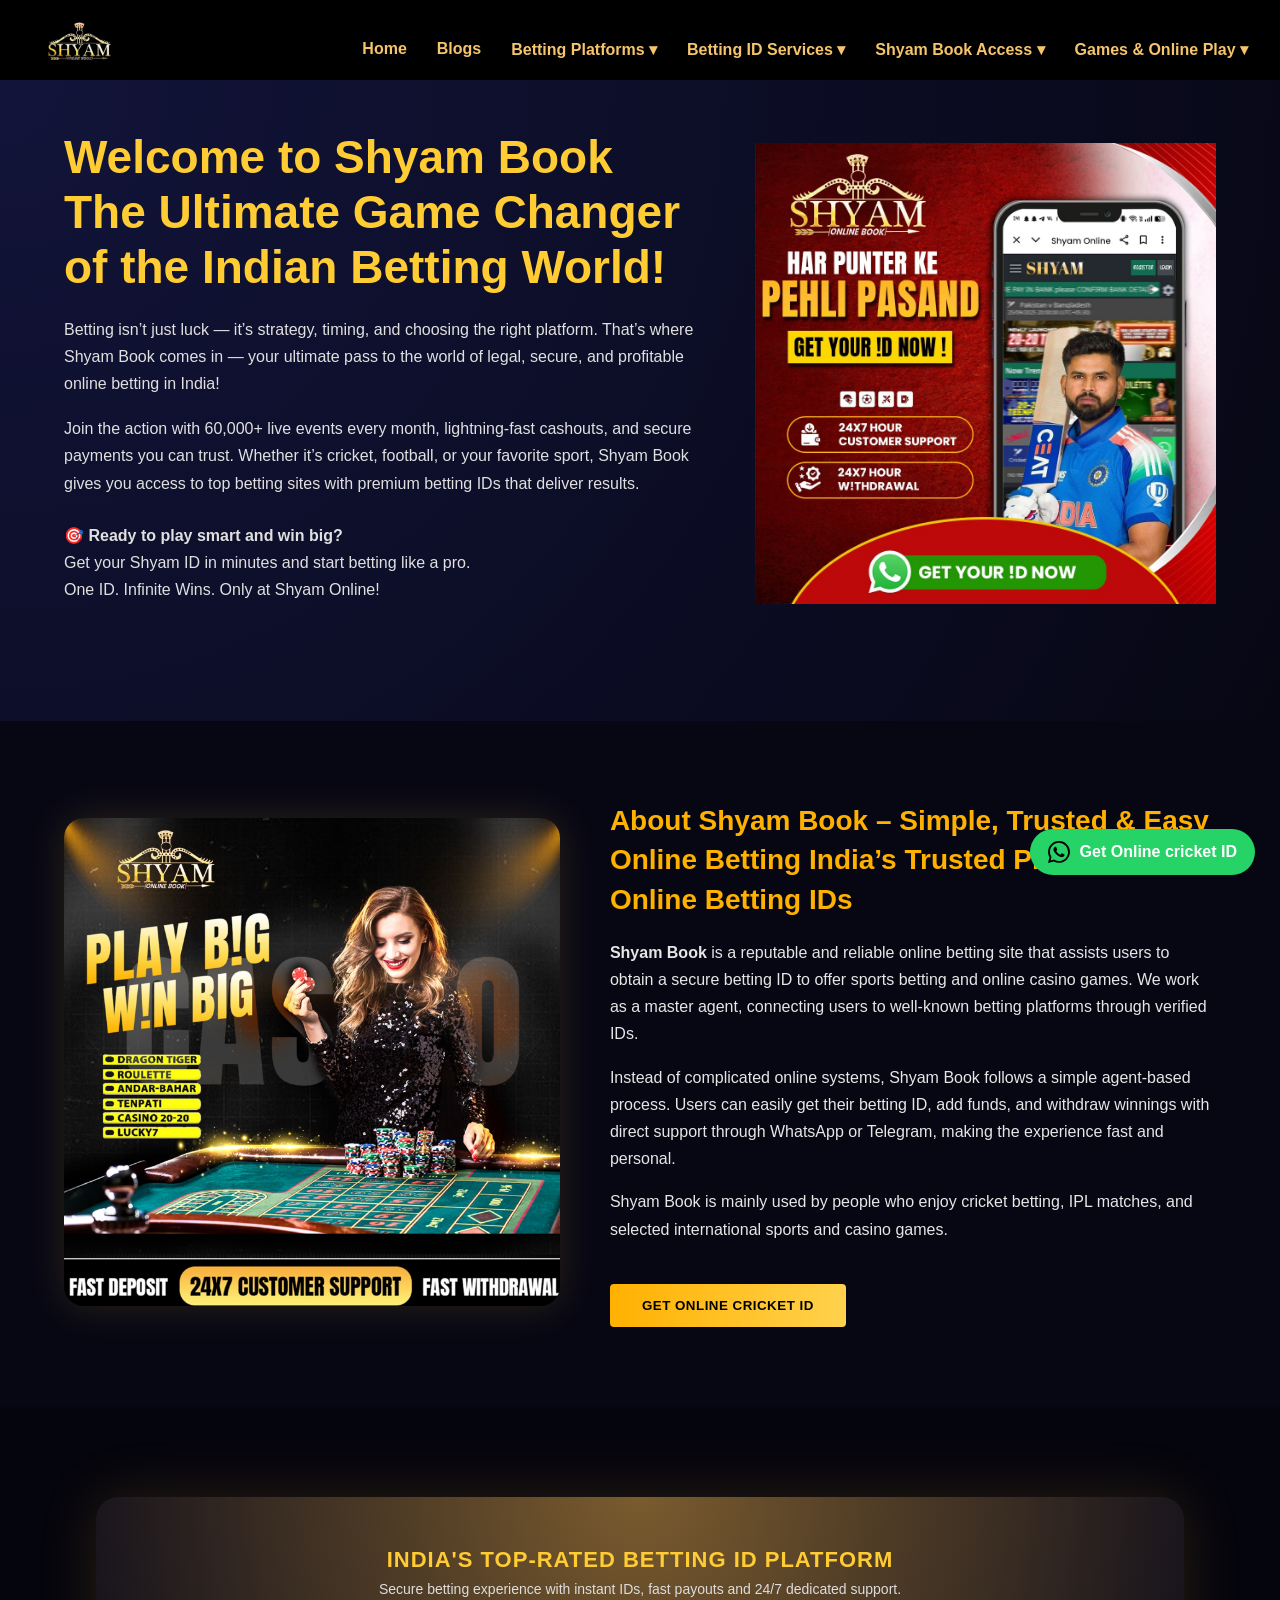
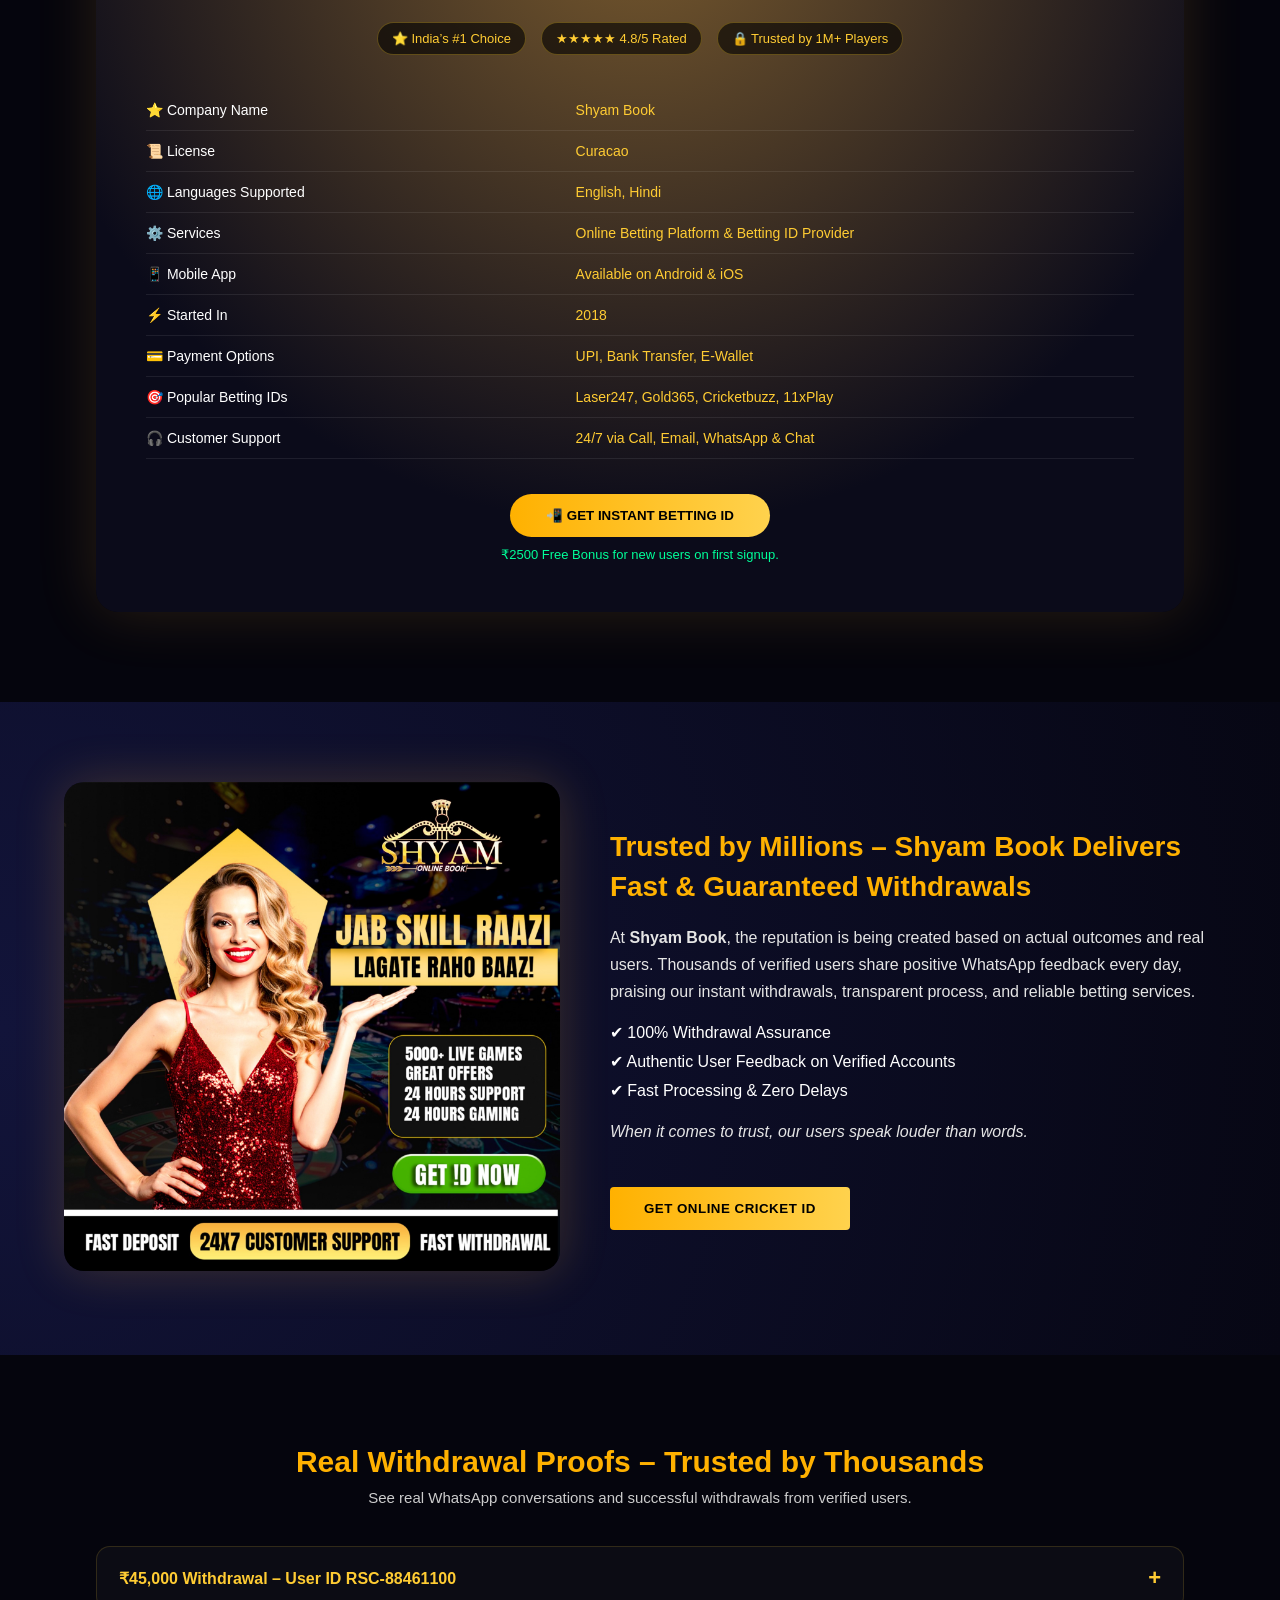
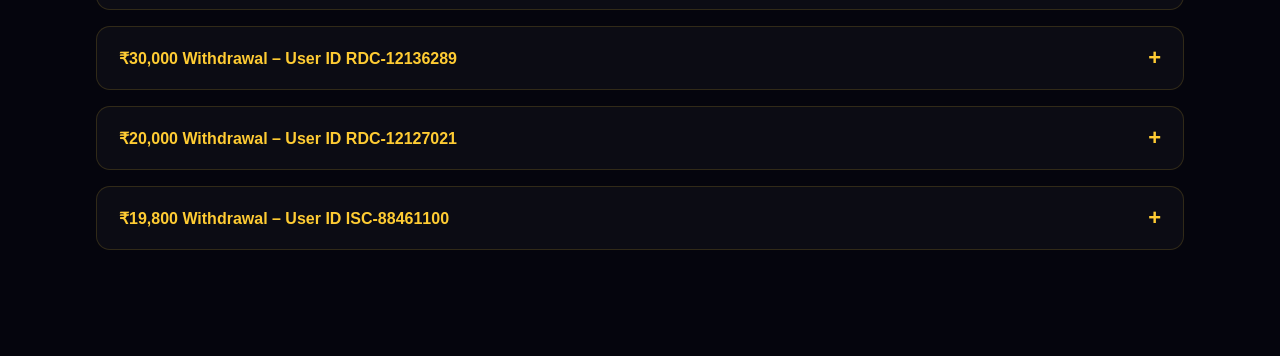
==== commit 844d9def: "ui changes" ====
--- a/index.html
+++ b/index.html
@@ -12,12 +12,16 @@
 
     <!-- Logo -->
     <div class="logo">
-      <img src="./assets/images/Logo-removebg-preview.png" alt="Mahadev Book" />
-    </div>
-
+      <img src="./assets/images/Logo-removebg-preview.png" alt="Shyam Book" />
+    </div>
+    <div class="hamburger" id="hamburger">
+  <span></span>
+  <span></span>
+  <span></span>
+</div>
     <!-- Menu -->
     <nav>
-      <ul class="nav-menu">
+      <ul class="nav-menu" id="navMenu">
         <li><a href="#">Home</a></li>
         <li><a href="#">Blogs</a></li>
 
@@ -40,25 +44,25 @@
             <li><a href="#">Online Betting ID</a></li>
             <li><a href="#">Online Cricket ID</a></li>
             <li><a href="#">IPL Betting ID</a></li>
-            <li><a href="#">Mahadev Book Access</a></li>
+            <li><a href="#">Shyam Book Access</a></li>
             <li><a href="#">Games & Online Play</a></li>
           </ul>
         </li>
         <li class="dropdown">
-            <a href="#">Mahadev Book Access ▾</a>
+            <a href="#">Shyam Book Access ▾</a>
             <ul class="dropdown-menu">
-                <li><a href="#">Mahadev Book Login</a></li>
-                <li><a href="#">Mahadev Club</a></li>
-                <li><a href="#">Mahadev Club Login</a></li>
-                <li><a href="#">Mahadev Betting App</a></li>
+                <li><a href="#">Shyam Book Login</a></li>
+                <li><a href="#">Shyam Club</a></li>
+                <li><a href="#">Shyam Club Login</a></li>
+                <li><a href="#">Shyam Betting App</a></li>
             </ul>
         </li>
         <li class="dropdown">
             <a href="#">Games & Online Play ▾</a>
             <ul class="dropdown-menu">
-                <li><a href="#">Mahadev Online Games</a></li>
-                <li><a href="#">Mahadev Online Betting</a></li>
-                <li><a href="#">Mahadev Online Book</a></li>
+                <li><a href="#">Shyam Online Games</a></li>
+                <li><a href="#">Shyam Online Betting</a></li>
+                <li><a href="#">Shyam Online Book</a></li>
                 <li><a href="#">Games</a></li>
             </ul>
         </li>
@@ -73,45 +77,47 @@
     <!-- LEFT CONTENT -->
     <div class="hero-text">
       <h1>
-        Welcome to <span>Mahadev Book</span><br />
+        Welcome to <span>Shyam Book</span><br />
         The Ultimate Game Changer<br />
         of the Indian Betting World!
       </h1>
 
       <p>
         Betting isn’t just luck — it’s strategy, timing, and choosing the right
-        platform. That’s where Mahadev Book comes in — your ultimate pass to the
+        platform. That’s where Shyam Book comes in — your ultimate pass to the
         world of legal, secure, and profitable online betting in India!
       </p>
 
       <p>
         Join the action with 60,000+ live events every month, lightning-fast
         cashouts, and secure payments you can trust. Whether it’s cricket,
-        football, or your favorite sport, Mahadev Book gives you access to top
+        football, or your favorite sport, Shyam Book gives you access to top
         betting sites with premium betting IDs that deliver results.
       </p>
 
       <p class="highlight">
         🎯 <strong>Ready to play smart and win big?</strong><br />
-        Get your Mahadev ID in minutes and start betting like a pro.<br />
-        One ID. Infinite Wins. Only at Mahadev Online!
+        Get your Shyam ID in minutes and start betting like a pro.<br />
+        One ID. Infinite Wins. Only at Shyam Online!
       </p>
     </div>
 
     <!-- RIGHT IMAGE -->
     <div class="hero-image">
-      <img src="./assets/images/hero-1.webp" alt="Mahadev Book Player" />
+      <img src="./assets/images/1000187153.jpg" alt="Shyam Book Player" />
     </div>
 
   </div>
 
   <!-- CTA BUTTON -->
-  <div class="hero-cta">
-    <button>GET MAHADEVBOOK ID NOW</button>
-  </div>
+  <!-- <div class="hero-cta">
+    <a href="https://wa.me/447832391439">
+      <button>GET SHYAM ID NOW</button>
+    </a>
+  </div> -->
 
   <!-- WHATSAPP BUTTON -->
-  <a href="#" class="whatsapp-btn">
+  <a href="https://wa.me/447832391439" class="whatsapp-btn">
     <img src="./assets/svgs/whatsapp.svg" alt="WhatsApp" />
     Get Online cricket ID
   </a>
@@ -121,36 +127,37 @@
 
     <!-- LEFT IMAGE CARD -->
     <div class="about-image">
-      <img src="./assets/images/hero-2.webp" alt="About Mahadev Book" />
+      <img src="./assets/images/1000187155.jpg" alt="About Shyam Book" />
     </div>
 
     <!-- RIGHT CONTENT -->
     <div class="about-content">
       <h2>
-        About Mahadev Book – Simple, Trusted & Easy Online Betting India’s
+        About Shyam Book – Simple, Trusted & Easy Online Betting India’s
         Trusted Platform for Online Betting IDs
       </h2>
 
       <p>
-        <strong>Mahadev Book</strong> is a reputable and reliable online betting
+        <strong>Shyam Book</strong> is a reputable and reliable online betting
         site that assists users to obtain a secure betting ID to offer sports
         betting and online casino games. We work as a master agent, connecting
         users to well-known betting platforms through verified IDs.
       </p>
 
       <p>
-        Instead of complicated online systems, Mahadev Book follows a simple
+        Instead of complicated online systems, Shyam Book follows a simple
         agent-based process. Users can easily get their betting ID, add funds,
         and withdraw winnings with direct support through WhatsApp or Telegram,
         making the experience fast and personal.
       </p>
 
       <p>
-        Mahadev Book is mainly used by people who enjoy cricket betting, IPL
+        Shyam Book is mainly used by people who enjoy cricket betting, IPL
         matches, and selected international sports and casino games.
       </p>
-
-      <button class="about-btn">GET ONLINE CRICKET ID</button>
+      <a href="https://wa.me/447832391439">
+        <button class="about-btn">GET ONLINE CRICKET ID</button>
+      </a>
     </div>
 
   </div>
@@ -175,7 +182,7 @@
     <div class="info-table">
       <div class="row">
         <div class="label">⭐ Company Name</div>
-        <div class="value">Mahadev Book</div>
+        <div class="value">Shyam Book</div>
       </div>
 
       <div class="row">
@@ -221,7 +228,9 @@
 
     <!-- CTA -->
     <div class="platform-footer">
-      <button class="platform-btn">📲 GET INSTANT BETTING ID</button>
+      <a href="https://wa.me/447832391439">
+        <button class="platform-btn">📲 GET INSTANT BETTING ID</button>
+      </a>
       <p class="bonus">₹2500 Free Bonus for new users on first signup.</p>
     </div>
 
@@ -232,17 +241,17 @@
 
     <!-- LEFT IMAGE CARD -->
     <div class="trusted-image">
-      <img src="./assets/images/hero-3.webp" alt="Trusted by Millions Mahadev Book">
+      <img src="./assets/images/1000187157.jpg" alt="Trusted by Millions Shyam Book">
     </div>
 
     <!-- RIGHT CONTENT -->
     <div class="trusted-content">
       <h2>
-        Trusted by Millions – Mahadev Book Delivers Fast & Guaranteed Withdrawals
+        Trusted by Millions – Shyam Book Delivers Fast & Guaranteed Withdrawals
       </h2>
 
       <p>
-        At <strong>Mahadev Book</strong>, the reputation is being created based on
+        At <strong>Shyam Book</strong>, the reputation is being created based on
         actual outcomes and real users. Thousands of verified users share
         positive WhatsApp feedback every day, praising our instant withdrawals,
         transparent process, and reliable betting services.
@@ -258,7 +267,9 @@
         When it comes to trust, our users speak louder than words.
       </p>
 
-      <button class="trusted-btn">GET ONLINE CRICKET ID</button>
+      <a href="https://wa.me/447832391439">
+        <button class="trusted-btn">GET ONLINE CRICKET ID</button>
+      </a>
     </div>
 
   </div>
@@ -345,6 +356,13 @@
       }
     });
   });
+    const hamburger = document.getElementById("hamburger");
+  const navMenu = document.getElementById("navMenu");
+
+  hamburger.addEventListener("click", () => {
+    hamburger.classList.toggle("active");
+    navMenu.classList.toggle("active");
+  });
 </script>
 
 </html>
--- a/style.css
+++ b/style.css
@@ -8,7 +8,14 @@
 body {
   background: #0b0b14;
 }
-
+img {
+  max-width: 100%;
+  height: auto;
+}
+
+section {
+  overflow-x: hidden;
+}
 .navbar {
   background: #000;
   height: 80px;
@@ -26,7 +33,7 @@
 
 /* Logo */
 .logo img {
-  height: 85px;
+  height: 95px;
 }
 
 /* Menu */
@@ -482,3 +489,229 @@
   padding: 20px;
   border-radius: 12px;
 }
+
+/* =================================
+   NAVBAR RESPONSIVE + HAMBURGER
+================================= */
+
+/* Tablet */
+@media (max-width: 992px) {
+  .nav-menu {
+    gap: 18px;
+  }
+}
+
+/* Mobile */
+@media (max-width: 768px) {
+
+  /* Navbar wrapper */
+  .navbar {
+    padding: 12px 0;
+    position: relative;
+  }
+
+  /* Keep logo + hamburger in same row */
+  .nav-container {
+    display: flex;
+    align-items: center;
+    justify-content: space-between;
+    position: relative;
+  }
+
+  /* Hamburger icon */
+  .hamburger {
+    display: flex;
+    flex-direction: column;
+    gap: 6px;
+    cursor: pointer;
+  }
+
+  .hamburger span {
+    width: 28px;
+    height: 3px;
+    background: #ffcc33;
+    border-radius: 2px;
+    transition: 0.3s;
+  }
+
+  /* Menu container */
+  /* nav {
+    width: 100%;
+  } */
+
+  /* Mobile menu (hidden by default) */
+  .nav-menu {
+    display: none;
+    position: absolute;
+    top: 100%;              /* opens below navbar */
+    left: 0;
+    width: 100%;
+    flex-direction: column;
+    background: #000;
+    padding: 15px 0;
+    border-top: 1px solid rgba(255, 204, 51, 0.2);
+    z-index: 999;
+  }
+
+  /* Show menu */
+  .nav-menu.active {
+    display: flex;
+  }
+
+  .nav-menu li {
+    padding: 12px 20px;
+  }
+
+  /* Dropdown fix for mobile */
+  .dropdown-menu {
+    position: static;
+  }
+}
+
+/* =================================
+   HAMBURGER ANIMATION
+================================= */
+.hamburger.active span:nth-child(1) {
+  transform: rotate(45deg) translate(5px, 5px);
+}
+
+.hamburger.active span:nth-child(2) {
+  opacity: 0;
+}
+
+.hamburger.active span:nth-child(3) {
+  transform: rotate(-45deg) translate(6px, -6px);
+}
+
+/* =================================
+   HERO SECTION RESPONSIVE
+================================= */
+@media (max-width: 992px) {
+  .hero-container {
+    flex-direction: column;
+    text-align: center;
+  }
+
+  .hero-text {
+    max-width: 100%;
+  }
+
+  .hero-image {
+    max-width: 70%;
+    margin-top: 30px;
+  }
+
+  .hero-cta {
+    position: static;
+    transform: none;
+    margin-top: 30px;
+  }
+}
+
+@media (max-width: 576px) {
+  .hero-text h1 {
+    font-size: 30px;
+  }
+
+  .hero-text p {
+    font-size: 15px;
+  }
+
+  .hero-image {
+    max-width: 90%;
+  }
+}
+
+/* =================================
+   ABOUT SECTION RESPONSIVE
+================================= */
+@media (max-width: 992px) {
+  .about-container {
+    flex-direction: column;
+    text-align: center;
+  }
+
+  .about-image,
+  .about-content {
+    width: 100%;
+  }
+
+  .about-content h2 {
+    font-size: 24px;
+  }
+}
+
+/* =================================
+   PLATFORM INFO RESPONSIVE
+================================= */
+@media (max-width: 992px) {
+  .platform-card {
+    width: 95%;
+    padding: 35px 25px;
+  }
+
+  .row {
+    grid-template-columns: 1fr;
+    gap: 6px;
+  }
+
+  .label {
+    color: #ccc;
+  }
+
+  .value {
+    text-align: left;
+  }
+}
+
+/* =================================
+   TRUSTED SECTION RESPONSIVE
+================================= */
+@media (max-width: 992px) {
+  .trusted-container {
+    flex-direction: column;
+    text-align: center;
+  }
+
+  .trusted-image,
+  .trusted-content {
+    width: 100%;
+  }
+
+  .trusted-content h2 {
+    font-size: 24px;
+  }
+
+  .trusted-points li {
+    text-align: left;
+  }
+}
+
+/* =================================
+   ACCORDION RESPONSIVE
+================================= */
+@media (max-width: 768px) {
+  .accordion {
+    width: 95%;
+  }
+
+  .accordion-header {
+    font-size: 15px;
+  }
+
+  .accordion-body img {
+    padding: 10px;
+  }
+}
+
+/* =================================
+   WHATSAPP BUTTON RESPONSIVE
+================================= */
+@media (max-width: 576px) {
+  .whatsapp-btn {
+    right: 15px;
+    bottom: 15px;
+    font-size: 14px;
+    padding: 10px 14px;
+  }
+}
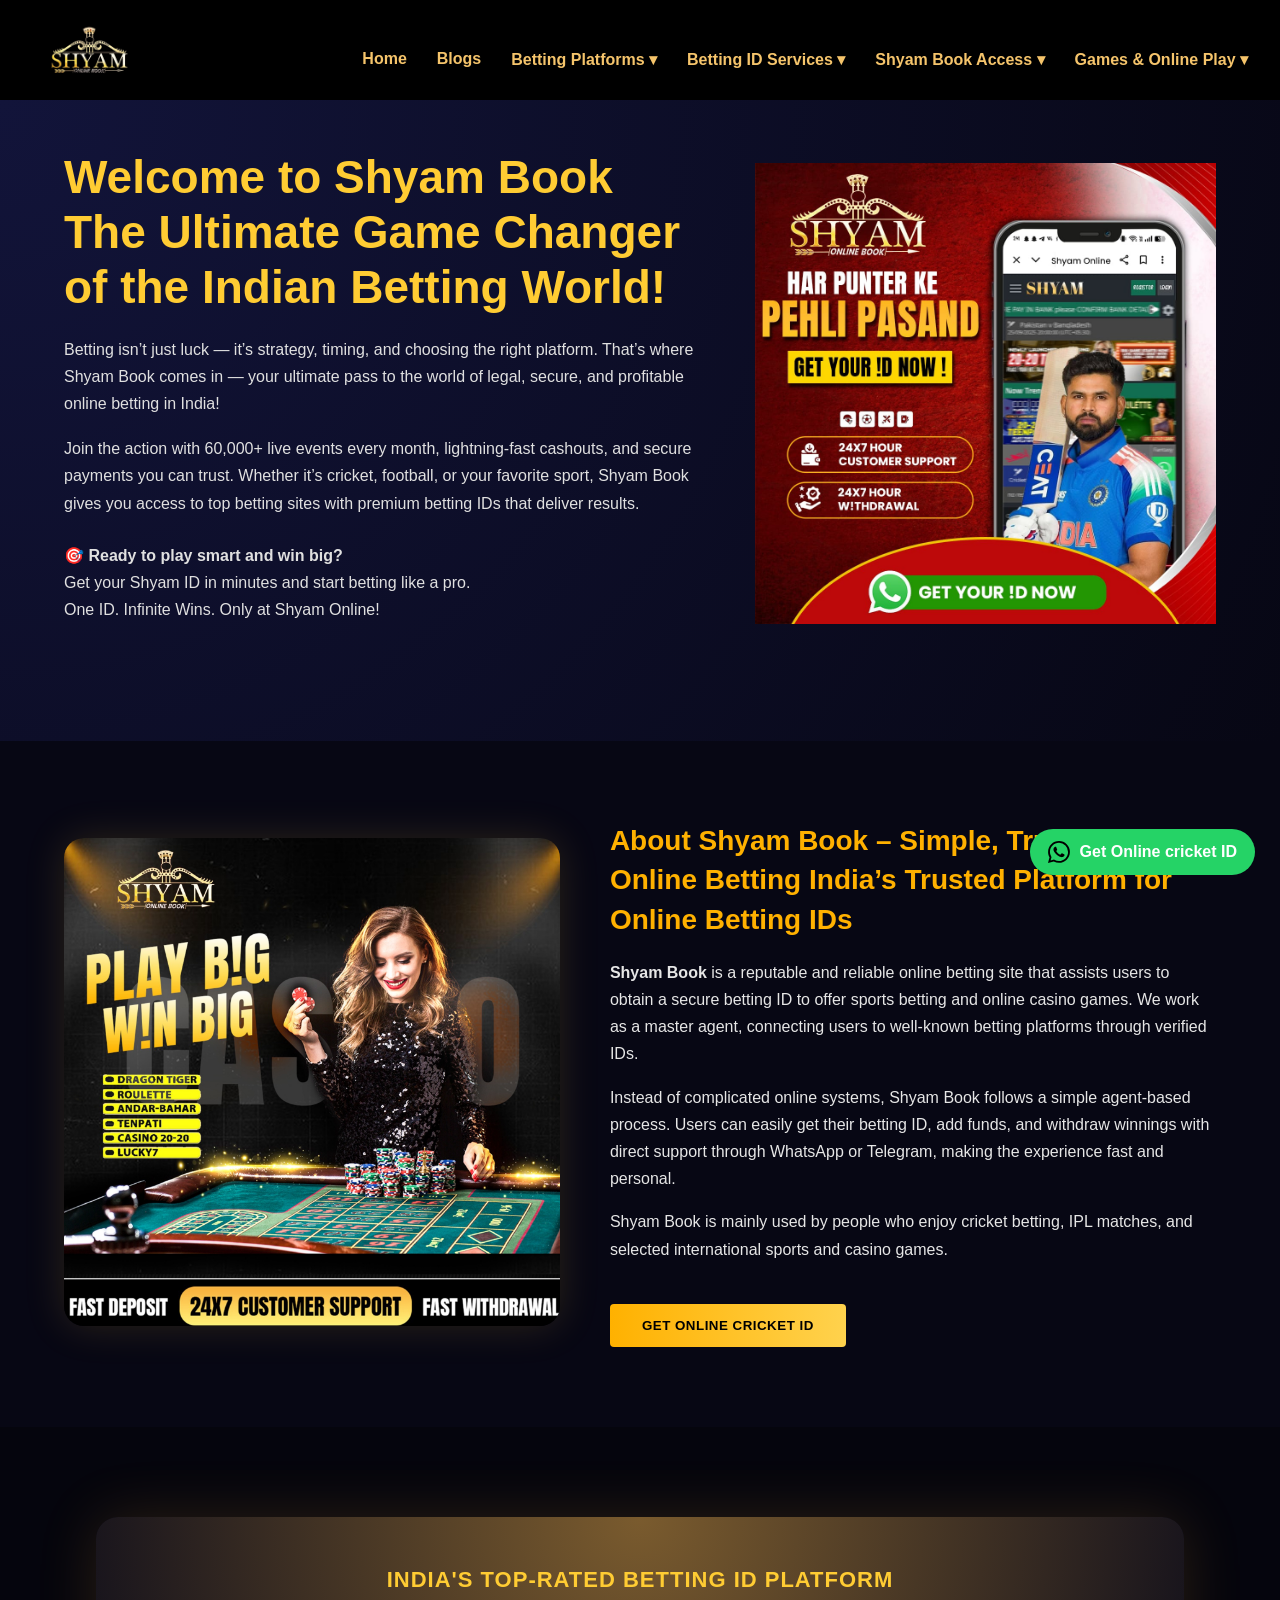
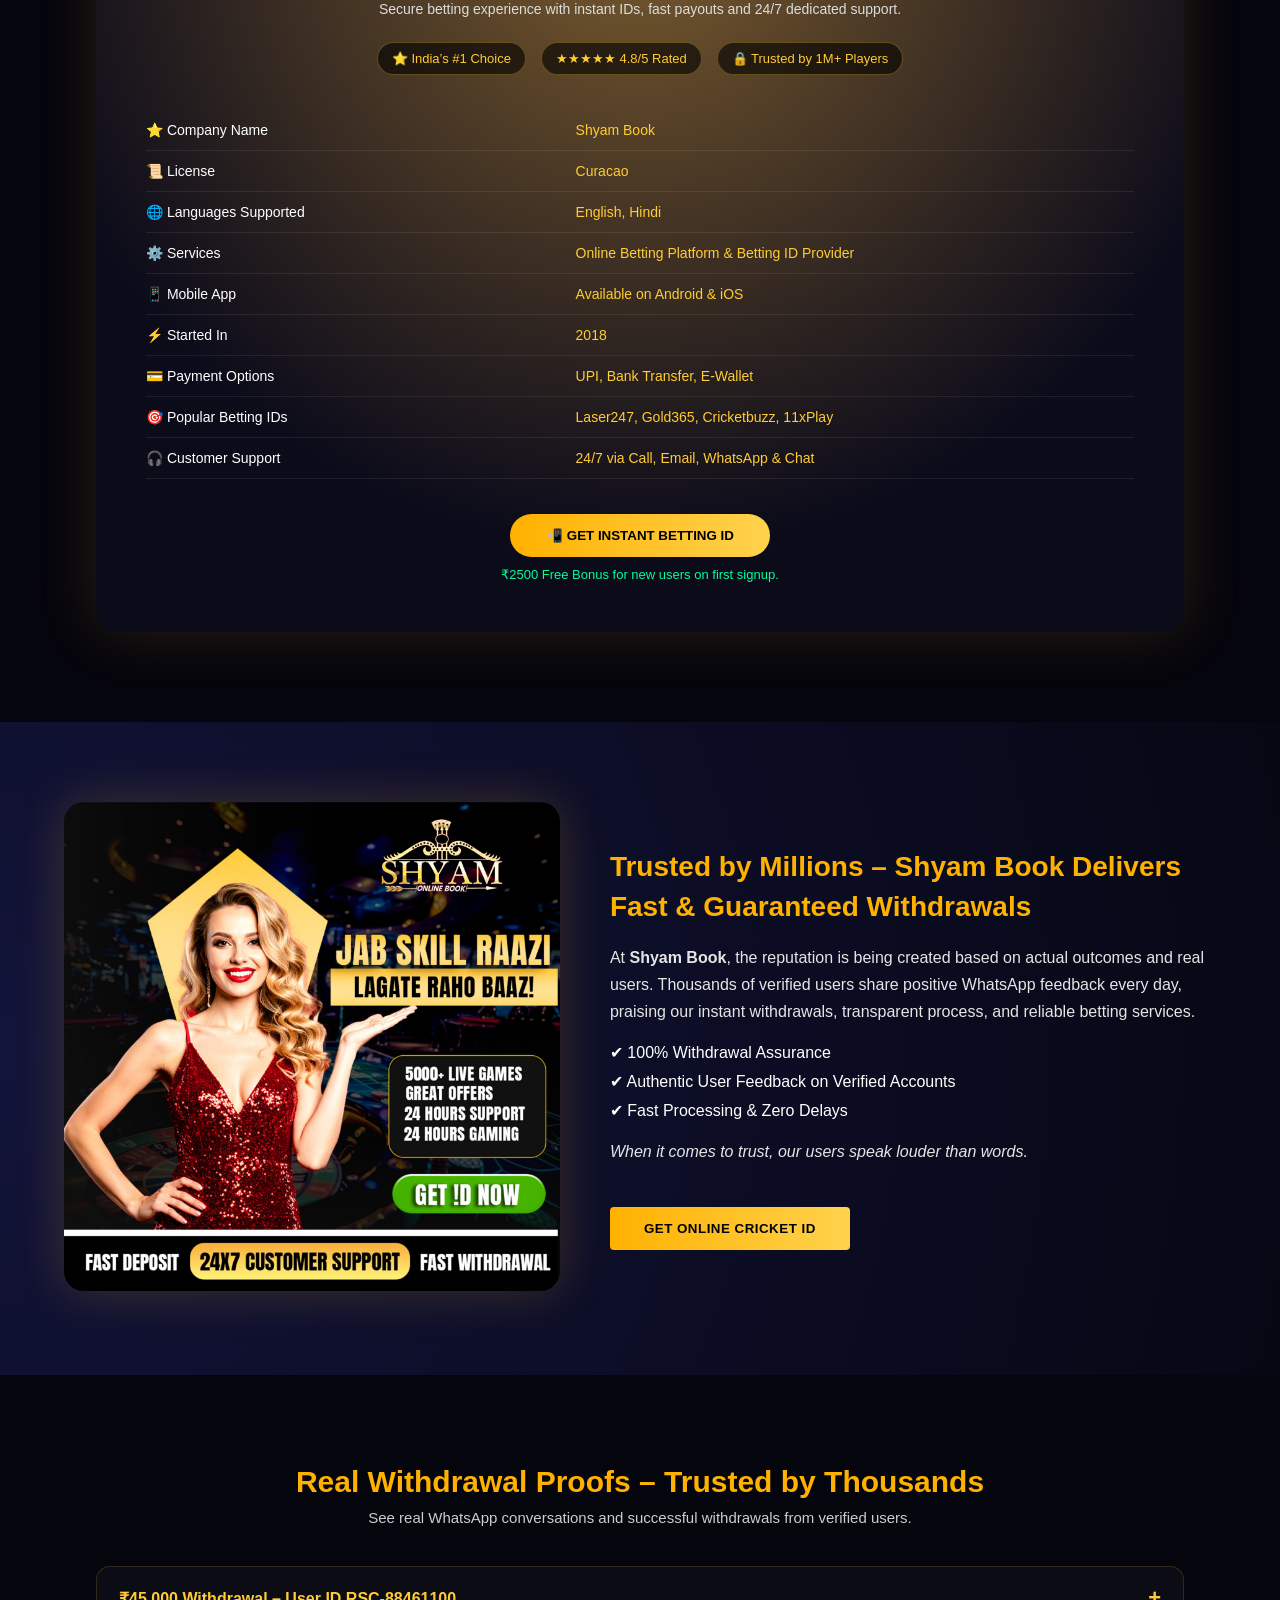
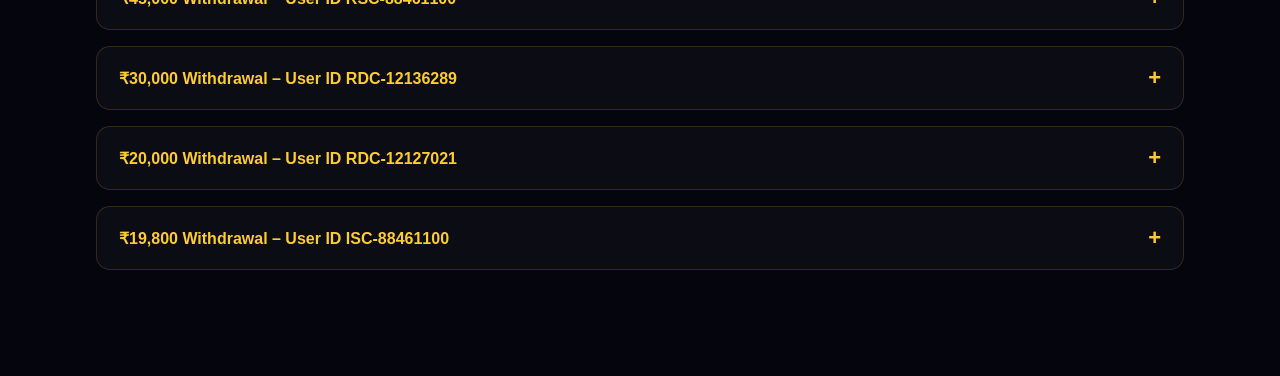
==== commit 341cb6bf: "ui changes" ====
--- a/index.html
+++ b/index.html
@@ -5,6 +5,8 @@
     <meta name="viewport" content="width=device-width, initial-scale=1.0">
     <title>Shyam Book</title>
     <link rel="stylesheet" href="style.css">
+    <link rel="icon" href="./assets/images/Logo-removebg-preview.png" type="image/x-icon">
+
 </head>
 <body>
     <header class="navbar">
--- a/style.css
+++ b/style.css
@@ -18,7 +18,7 @@
 }
 .navbar {
   background: #000;
-  height: 80px;
+  height: 100px;
   display: flex;
   align-items: center;
 }
@@ -33,7 +33,7 @@
 
 /* Logo */
 .logo img {
-  height: 95px;
+  height: 115px;
 }
 
 /* Menu */
@@ -524,6 +524,11 @@
     flex-direction: column;
     gap: 6px;
     cursor: pointer;
+  }
+  
+  .logo {
+        margin-right: 268px;
+
   }
 
   .hamburger span {
